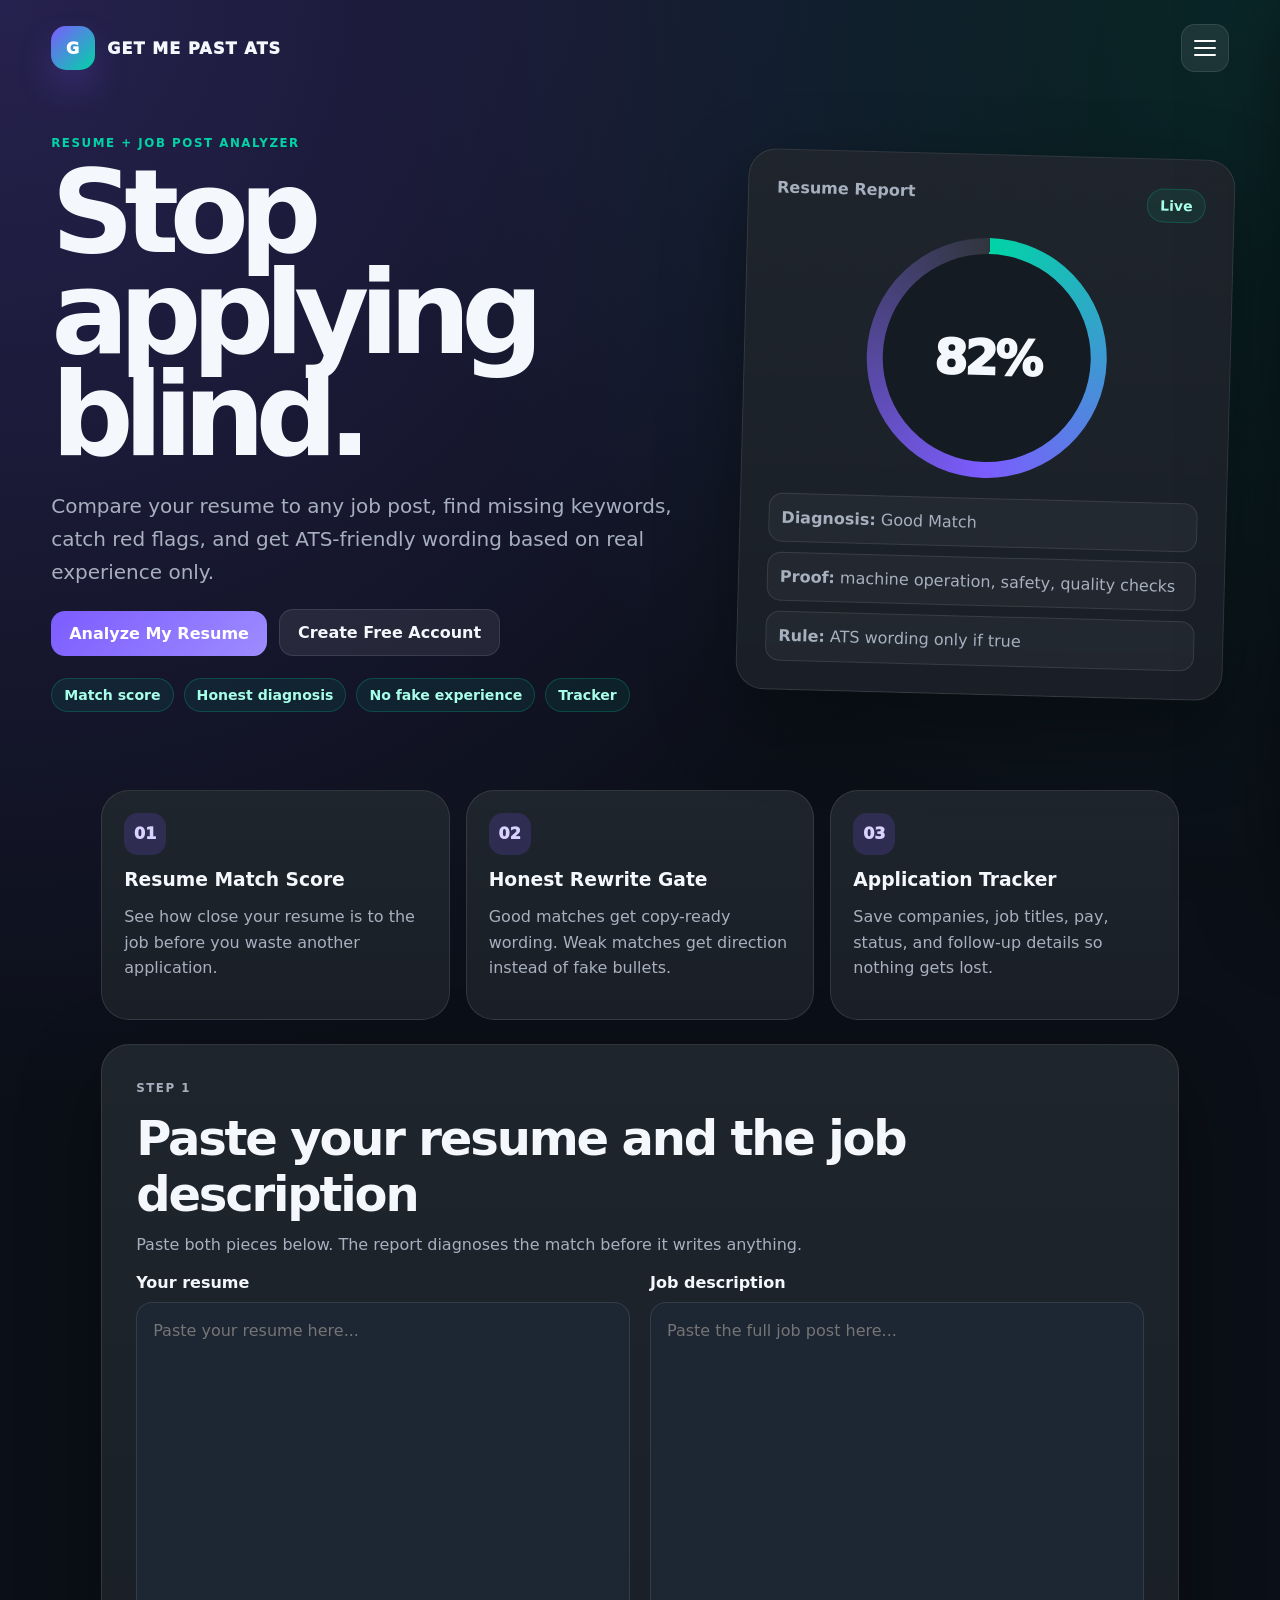
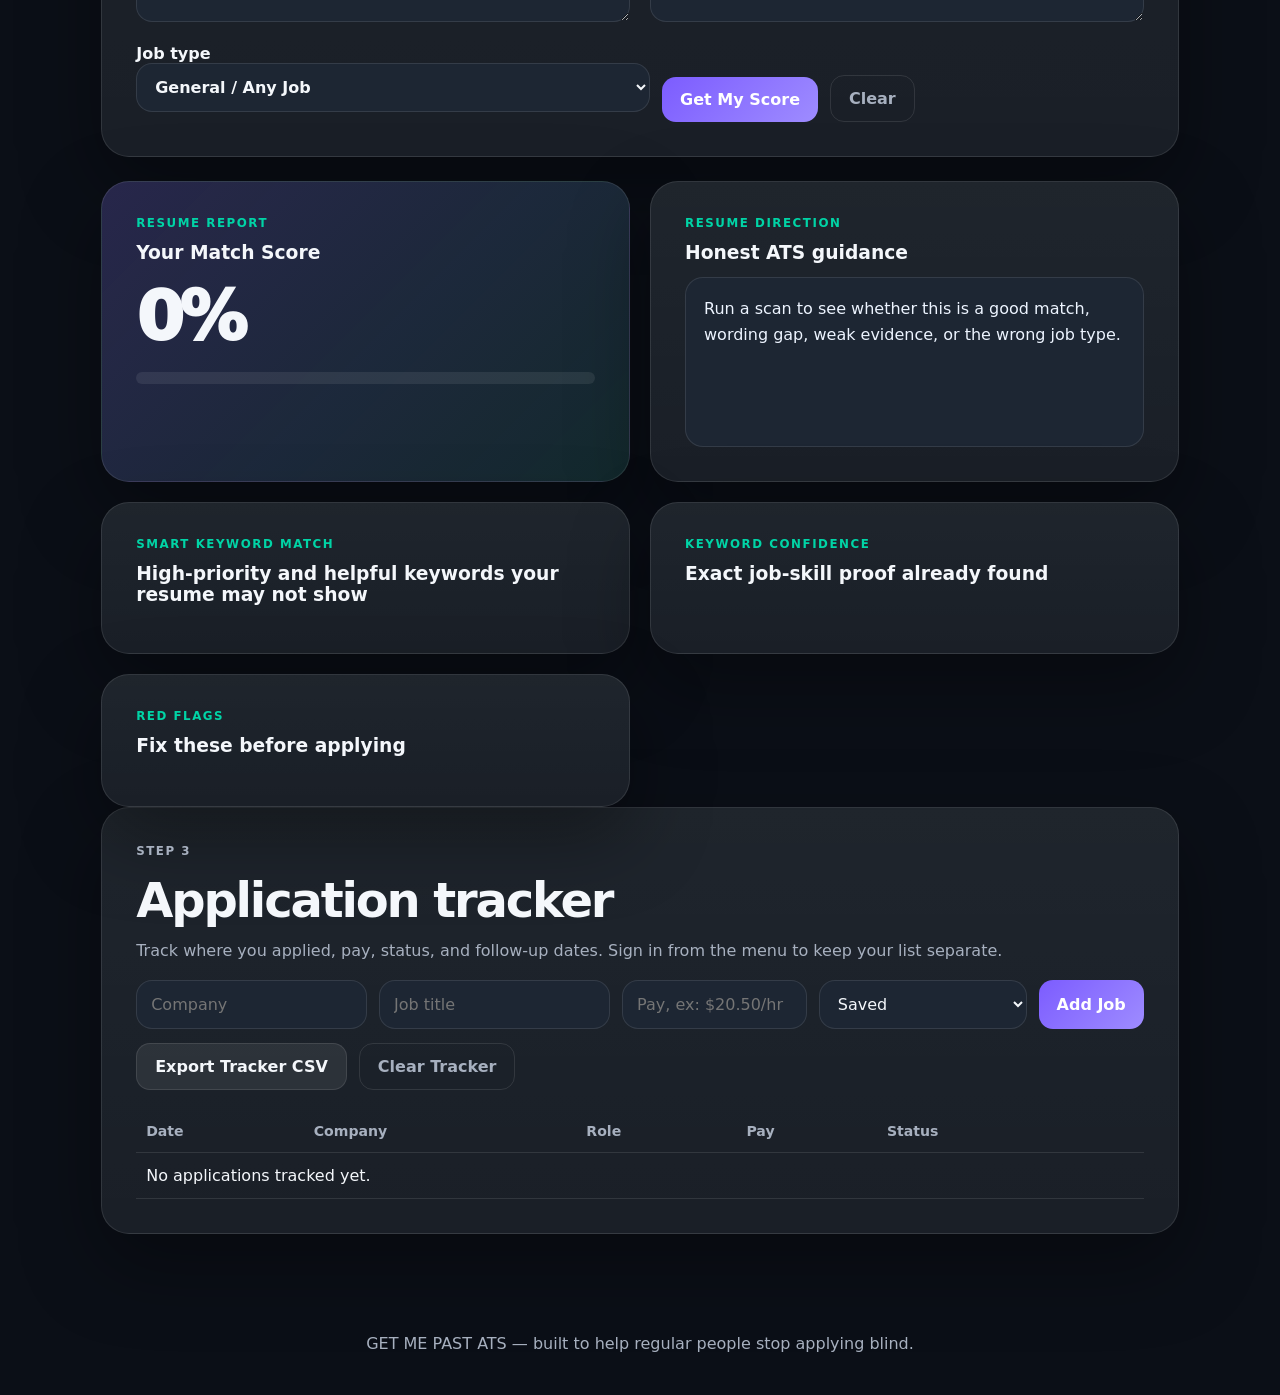
==== index.html @ 22c6858c "Add files via upload" ====
<!DOCTYPE html>
<html lang="en">
<head>
  <meta charset="UTF-8" />
  <meta name="viewport" content="width=device-width, initial-scale=1.0" />
  <meta name="description" content="GET ME PAST ATS helps job seekers compare resumes to job posts, find missing keywords, catch red flags, and track applications." />
  <title>GET ME PAST ATS</title>
  <link rel="stylesheet" href="styles.css?v=all-buttons-v1" />
</head>
<body>
  <header class="hero" id="home">
    <nav class="nav">
      <a class="brand" href="#home" aria-label="GET ME PAST ATS home">
        <span class="logo-mark">G</span>
        <span>GET ME PAST ATS</span>
      </a>

      <button class="menu-toggle" id="menuToggle" type="button" aria-label="Open menu" aria-expanded="false">
        <span></span>
        <span></span>
        <span></span>
      </button>
    </nav>

    <aside class="nav-menu" id="navMenu" aria-label="Site menu" aria-hidden="true">
      <div class="drawer-top">
        <div>
          <p class="nav-menu-label" id="navUser">Not signed in</p>
          <h2>Menu</h2>
        </div>
        <button class="drawer-close" id="menuClose" type="button" aria-label="Close menu">×</button>
      </div>

      <div class="drawer-links">
        <a class="menu-item" href="#home">Home</a>
        <a class="menu-item" href="#analyzer">Resume Analyzer</a>
        <a class="menu-item" href="#tracker">Application Tracker</a>
      </div>

      <div class="drawer-pages" aria-label="Business information">
        <p class="drawer-section-label">Company</p>

        <button class="drawer-page-button" type="button" data-drawer-page="aboutDrawer">About GET ME PAST ATS</button>
        <div class="drawer-page-panel" id="aboutDrawer" hidden>
          <h3>Built by someone who got tired of applying and hearing nothing back.</h3>
          <p>I built GET ME PAST ATS because I know what it feels like to apply to job after job and never hear back. A lot of people are qualified, willing to work, and ready to learn, but their resume never makes it to a real person.</p>
          <p>Most job seekers do not know how to tailor a resume to a job post, what keywords are missing, or what red flags may catch attention before a recruiter sees them.</p>
          <p>This tool was created to help regular people stop applying blind, fix weak spots, track applications, and prepare better before they apply.</p>
        </div>

        <button class="drawer-page-button" type="button" data-drawer-page="pricingDrawer">Free vs Pro</button>
        <div class="drawer-page-panel" id="pricingDrawer" hidden>
          <h3>Full report logic live. Payments are not turned on yet.</h3>
          <div class="drawer-plan-grid">
            <div>
              <strong>Current version</strong>
              <p>Match score, honest diagnosis, job-type warning, missing proof, ATS wording, red flags, and application tracker.</p>
            </div>
            <div>
              <strong>Pro idea</strong>
              <p>Unlimited scans, PDF upload, PDF export, interview questions, follow-up emails, saved reports, and stronger rewrite tools.</p>
            </div>
          </div>
          <p class="tiny-note">Truth rule: rewrite wording, not reality.</p>
        </div>

        <a class="drawer-legal-link" href="privacy.html">Privacy Policy</a>
        <a class="drawer-legal-link" href="terms.html">Terms of Use</a>
      </div>

      <div class="drawer-account" id="account">
        <div class="auth-card" id="authCard">
          <form id="accountForm" class="account-form clean-account-form">
            <p class="mini-eyebrow" id="authEyebrow">Create account</p>
            <h3 id="authTitle">Create your free account</h3>
            <p class="small-note" id="authHelp">Save your job applications and come back later from any device.</p>

            <label class="auth-field" id="nameField">
              <span>Name</span>
              <input id="userName" autocomplete="name" placeholder="Your name" />
            </label>

            <label class="auth-field">
              <span>Email</span>
              <input id="userEmail" type="email" autocomplete="email" placeholder="you@example.com" required />
            </label>

            <label class="auth-field">
              <span>Password</span>
              <div class="password-row">
                <input id="userPassword" type="password" autocomplete="new-password" placeholder="At least 6 characters" minlength="6" required />
                <button class="password-toggle" id="togglePasswordBtn" type="button" aria-label="Show password">Show</button>
              </div>
            </label>

            <button class="button primary full-button" id="accountSubmitBtn" type="submit">Create Account</button>

            <p class="auth-switch" id="authSwitchText">
              Already have an account?
              <button class="link-button inline-link" id="switchAuthBtn" type="button">Sign in</button>
            </p>

            <button class="link-button" id="passwordResetBtn" type="button" hidden>Forgot password?</button>
            <p class="auth-message" id="authMessage" role="status" aria-live="polite"></p>
          </form>
        </div>

        <div class="account-status-card" id="accountStatusCard" hidden>
          <p class="card-label">Account</p>
          <h3 id="accountStatus">You're signed in</h3>
          <p id="accountNote" class="small-note">Your job applications are saved to your account.</p>
          <button class="button ghost" id="signOutBtn" type="button">Sign Out</button>
        </div>
      </div>
    </aside>

    <div class="menu-backdrop" id="menuBackdrop" hidden></div>

    <section class="hero-grid">
      <div class="hero-copy-block">
        <p class="eyebrow">Resume + Job Post Analyzer</p>
        <h1>Stop applying blind.</h1>
        <p class="hero-copy">
          Compare your resume to any job post, find missing keywords, catch red flags, and get ATS-friendly wording based on real experience only.
        </p>
        <div class="hero-actions">
          <a class="button primary" href="#analyzer">Analyze My Resume</a>
          <button class="button secondary" type="button" data-open-account>Create Free Account</button>
        </div>
        <div class="hero-proof" aria-label="Product highlights">
          <span>Match score</span>
          <span>Honest diagnosis</span>
          <span>No fake experience</span>
          <span>Tracker</span>
        </div>
      </div>

      <aside class="product-card preview-card" aria-label="Product preview">
        <div class="preview-topline">
          <p class="card-label">Resume Report</p>
          <span class="live-pill">Live</span>
        </div>
        <div class="circle-score"><span>82%</span></div>
        <div class="mini-report-list">
          <div><strong>Diagnosis:</strong> Good Match</div>
          <div><strong>Proof:</strong> machine operation, safety, quality checks</div>
          <div><strong>Rule:</strong> ATS wording only if true</div>
        </div>
      </aside>
    </section>
  </header>

  <main>
    <section class="feature-strip" id="features" aria-label="Key features">
      <article class="feature-card">
        <span class="feature-icon">01</span>
        <h3>Resume Match Score</h3>
        <p>See how close your resume is to the job before you waste another application.</p>
      </article>
      <article class="feature-card">
        <span class="feature-icon">02</span>
        <h3>Honest Rewrite Gate</h3>
        <p>Good matches get copy-ready wording. Weak matches get direction instead of fake bullets.</p>
      </article>
      <article class="feature-card">
        <span class="feature-icon">03</span>
        <h3>Application Tracker</h3>
        <p>Save companies, job titles, pay, status, and follow-up details so nothing gets lost.</p>
      </article>
    </section>

    <section class="panel" id="analyzer">
      <div class="section-heading">
        <p class="eyebrow">Step 1</p>
        <h2>Paste your resume and the job description</h2>
        <p>Paste both pieces below. The report diagnoses the match before it writes anything.</p>
      </div>

      <div class="input-grid">
        <label class="input-block">
          <span>Your resume</span>
          <textarea id="resumeText" placeholder="Paste your resume here..."></textarea>
        </label>
        <label class="input-block">
          <span>Job description</span>
          <textarea id="jobText" placeholder="Paste the full job post here..."></textarea>
        </label>
      </div>

      <div class="controls">
        <label>
          Job type
          <select id="jobType">
            <option value="general">General / Any Job</option>
            <option value="customer_service_representative">Customer Service Representative</option>
            <option value="data_entry_clerk">Data Entry Clerk</option>
            <option value="administrative_assistant">Administrative Assistant</option>
            <option value="receptionist">Receptionist</option>
            <option value="call_center_representative">Call Center Representative</option>
            <option value="remote_customer_support_representative">Remote Customer Support Representative</option>
            <option value="office_assistant">Office Assistant</option>
            <option value="sales_representative">Sales Representative</option>
            <option value="retail_associate">Retail Associate</option>
            <option value="cashier">Cashier</option>
            <option value="stocker">Stocker</option>
            <option value="warehouse_associate">Warehouse Associate</option>
            <option value="package_handler">Package Handler</option>
            <option value="material_handler">Material Handler</option>
            <option value="forklift_operator">Forklift Operator</option>
            <option value="delivery_driver">Delivery Driver</option>
            <option value="truck_driver">Truck Driver</option>
            <option value="machine_operator">Machine Operator</option>
            <option value="production_worker">Production Worker</option>
            <option value="assembly_worker">Assembly Worker</option>
            <option value="maintenance_technician">Maintenance Technician</option>
            <option value="apartment_maintenance_technician">Apartment Maintenance Technician</option>
            <option value="electrician">Electrician</option>
            <option value="welder">Welder</option>
            <option value="diesel_mechanic">Diesel Mechanic</option>
            <option value="construction_laborer">Construction Laborer</option>
            <option value="carpenter">Carpenter</option>
            <option value="security_officer">Security Officer</option>
            <option value="janitor">Janitor</option>
            <option value="housekeeper">Housekeeper</option>
            <option value="hotel_front_desk_agent">Hotel Front Desk Agent</option>
            <option value="server">Server</option>
            <option value="cook">Cook</option>
            <option value="certified_nursing_assistant">Certified Nursing Assistant</option>
            <option value="medical_assistant">Medical Assistant</option>
            <option value="patient_care_technician">Patient Care Technician</option>
            <option value="home_health_aide">Home Health Aide</option>
            <option value="phlebotomist">Phlebotomist</option>
            <option value="pharmacy_technician">Pharmacy Technician</option>
            <option value="dental_assistant">Dental Assistant</option>
            <option value="licensed_practical_nurse">Licensed Practical Nurse</option>
            <option value="registered_nurse">Registered Nurse</option>
            <option value="medical_billing_specialist">Medical Billing Specialist</option>
            <option value="medical_coding_specialist">Medical Coding Specialist</option>
            <option value="teacher_assistant">Teacher Assistant</option>
            <option value="substitute_teacher">Substitute Teacher</option>
            <option value="bookkeeper">Bookkeeper</option>
            <option value="human_resources_assistant">Human Resources Assistant</option>
            <option value="it_help_desk_technician">IT Help Desk Technician</option>
            <option value="cybersecurity_analyst">Cybersecurity Analyst</option>
          </select>
        </label>
        <button class="button primary" id="analyzeBtn" type="button">Get My Score</button>
        <button class="button ghost" id="clearBtn" type="button">Clear</button>
      </div>
    </section>

    <section class="results-grid report-grid" id="results" hidden>
      <article class="panel score-panel">
        <p class="eyebrow">Resume Report</p>
        <h3>Your Match Score</h3>
        <div class="big-score"><span id="scoreValue">0</span>%</div>
        <p id="scoreMessage" class="score-message"></p>
        <div class="score-bar"><span id="scoreBar"></span></div>
      </article>

      <article class="panel">
        <p class="eyebrow">Resume Direction</p>
        <h3>Honest ATS guidance</h3>
        <div class="copy-box" id="diagnosisOutput">Run a scan to see whether this is a good match, wording gap, weak evidence, or the wrong job type.</div>
      </article>

      <article class="panel">
        <p class="eyebrow">Smart Keyword Match</p>
        <h3>High-priority and helpful keywords your resume may not show</h3>
        <div class="chip-list" id="missingKeywords"></div>
      </article>

      <article class="panel">
        <p class="eyebrow">Keyword Confidence</p>
        <h3>Exact job-skill proof already found</h3>
        <div class="chip-list good" id="matchedKeywords"></div>
      </article>

      <article class="panel">
        <p class="eyebrow">Red Flags</p>
        <h3>Fix these before applying</h3>
        <ul class="notes" id="redFlags"></ul>
      </article>
    </section>

    <section class="panel" id="rewrite" hidden>
      <div class="section-heading">
        <p class="eyebrow">Step 2</p>
        <h2>Resume-ready wording or right direction</h2>
        <p>Good matches get resume-ready wording. Weak matches get direction instead of fake experience.</p>
      </div>

      <div class="rewrite-grid">
        <article>
          <h3 id="summaryHeading">Resume-ready summary</h3>
          <div class="copy-box" id="summaryOutput"></div>
          <button class="copy-button" data-copy="summaryOutput">Copy summary</button>
        </article>
        <article>
          <h3 id="bulletHeading">Resume bullets or right direction</h3>
          <div class="copy-box" id="bulletOutput"></div>
          <button class="copy-button" data-copy="bulletOutput">Copy bullets</button>
        </article>
      </div>
    </section>

    <section class="panel" id="tracker">
      <div class="section-heading">
        <p class="eyebrow">Step 3</p>
        <h2>Application tracker</h2>
        <p id="trackerNote">Track where you applied, pay, status, and follow-up dates. Sign in from the menu to keep your list separate.</p>
      </div>

      <form id="trackerForm" class="tracker-form">
        <input id="company" placeholder="Company" required />
        <input id="role" placeholder="Job title" required />
        <input id="pay" placeholder="Pay, ex: $20.50/hr" />
        <select id="status">
          <option>Saved</option>
          <option>Applied</option>
          <option>Interview</option>
          <option>Offer</option>
          <option>Rejected</option>
          <option>Follow Up</option>
          <option>Hired</option>
        </select>
        <button class="button primary" type="submit">Add Job</button>
      </form>

      <div class="tracker-actions">
        <button class="button secondary" id="exportTrackerBtn" type="button">Export Tracker CSV</button>
        <button class="button ghost" id="clearTrackerBtn" type="button">Clear Tracker</button>
      </div>

      <div class="table-wrap">
        <table>
          <thead>
            <tr>
              <th>Date</th>
              <th>Company</th>
              <th>Role</th>
              <th>Pay</th>
              <th>Status</th>
              <th></th>
            </tr>
          </thead>
          <tbody id="trackerRows"></tbody>
        </table>
      </div>
    </section>
  </main>

  <footer>
    <p>GET ME PAST ATS — built to help regular people stop applying blind.</p>
  </footer>

  <script type="module" src="app.js?v=paid-logic-v3-no-generic-copy"></script>
  <script>
    // Emergency fallback. If the full scanner fails, do not generate generic resume wording.
    (function () {
      function $(id) { return document.getElementById(id); }
      function openMenu() {
        const menu = $("navMenu"), backdrop = $("menuBackdrop"), toggle = $("menuToggle");
        if (!menu || !backdrop || !toggle) return;
        menu.classList.add("open");
        menu.setAttribute("aria-hidden", "false");
        toggle.setAttribute("aria-expanded", "true");
        backdrop.hidden = false;
        document.body.classList.add("menu-open");
      }
      function closeMenu() {
        const menu = $("navMenu"), backdrop = $("menuBackdrop"), toggle = $("menuToggle");
        if (!menu || !backdrop || !toggle) return;
        menu.classList.remove("open");
        menu.setAttribute("aria-hidden", "true");
        toggle.setAttribute("aria-expanded", "false");
        backdrop.hidden = true;
        document.body.classList.remove("menu-open");
      }
      function installFallback() {
        if (window.GMPT_APP_READY) return;
        const analyzeBtn = $("analyzeBtn");
        if (analyzeBtn) analyzeBtn.onclick = function () {
          alert("The full ATS scanner did not load. Refresh the page and try again. No generic resume wording was generated.");
        };
        const clearBtn = $("clearBtn");
        if (clearBtn) clearBtn.onclick = function () {
          if ($("resumeText")) $("resumeText").value = "";
          if ($("jobText")) $("jobText").value = "";
          if ($("results")) $("results").hidden = true;
          if ($("rewrite")) $("rewrite").hidden = true;
        };
        const menuToggle = $("menuToggle");
        if (menuToggle) menuToggle.onclick = function () { $("navMenu") && $("navMenu").classList.contains("open") ? closeMenu() : openMenu(); };
        const menuClose = $("menuClose");
        if (menuClose) menuClose.onclick = closeMenu;
        const backdrop = $("menuBackdrop");
        if (backdrop) backdrop.onclick = closeMenu;
      }
      document.addEventListener("DOMContentLoaded", function () { setTimeout(installFallback, 900); });
    })();
  </script>
</body>
</html>
---- styles.css ----
:root {
  --bg: #0b0f17;
  --panel: #151b23;
  --panel-2: #1d2633;
  --panel-3: #101722;
  --text: #f4f7fb;
  --muted: #a7b0bf;
  --line: rgba(255, 255, 255, 0.1);
  --accent: #7c5cff;
  --accent-2: #00d4a6;
  --warning: #ffb84d;
  --danger: #ff5c7a;
  --shadow: 0 30px 80px rgba(0, 0, 0, 0.35);
}

* {
  box-sizing: border-box;
}

html {
  scroll-behavior: smooth;
}

body {
  margin: 0;
  font-family: Inter, ui-sans-serif, system-ui, -apple-system, BlinkMacSystemFont, "Segoe UI", sans-serif;
  background:
    radial-gradient(circle at top left, rgba(124, 92, 255, 0.24), transparent 34%),
    radial-gradient(circle at top right, rgba(0, 212, 166, 0.12), transparent 28%),
    var(--bg);
  color: var(--text);
}

button, input, textarea, select {
  font: inherit;
}

button {
  -webkit-tap-highlight-color: transparent;
}

.hero {
  padding: 24px clamp(18px, 4vw, 64px) 78px;
}

.nav {
  display: flex;
  justify-content: space-between;
  align-items: center;
  gap: 14px;
  max-width: 1180px;
  margin: 0 auto 64px;
  position: relative;
  z-index: 50;
}

.brand {
  display: flex;
  align-items: center;
  gap: 12px;
  min-width: 0;
  color: var(--text);
  text-decoration: none;
  font-weight: 950;
  letter-spacing: 0.07em;
}

.brand span:last-child {
  white-space: nowrap;
  overflow: hidden;
  text-overflow: ellipsis;
}

.logo-mark {
  display: inline-grid;
  place-items: center;
  width: 44px;
  height: 44px;
  border-radius: 15px;
  background: linear-gradient(135deg, var(--accent), var(--accent-2));
  color: white;
  box-shadow: 0 18px 35px rgba(124, 92, 255, 0.22);
}

.menu-toggle {
  width: 48px;
  height: 48px;
  min-width: 48px;
  border-radius: 14px;
  border: 1px solid var(--line);
  background: rgba(255,255,255,0.08);
  display: inline-flex;
  flex-direction: column;
  align-items: center;
  justify-content: center;
  gap: 5px;
  padding: 0;
  cursor: pointer;
  appearance: none;
  -webkit-appearance: none;
}

.menu-toggle span {
  display: block;
  width: 22px;
  height: 2px;
  background: #ffffff;
  border-radius: 999px;
}

.menu-backdrop {
  position: fixed;
  inset: 0;
  z-index: 900;
  background: rgba(2, 6, 12, 0.72);
  backdrop-filter: blur(8px);
}

.nav-menu {
  position: fixed;
  top: 0;
  right: 0;
  left: auto;
  bottom: 0;
  width: min(420px, 92vw);
  height: 100dvh;
  z-index: 1000;
  transform: translateX(110%);
  transition: transform 0.24s ease;
  background: linear-gradient(180deg, rgba(21,27,35,0.98), rgba(13,17,23,0.98));
  border-left: 1px solid rgba(255,255,255,0.12);
  box-shadow: -28px 0 80px rgba(0,0,0,0.55);
  padding: max(20px, env(safe-area-inset-top)) 18px 24px;
  overflow-y: auto;
}

.nav-menu.open {
  transform: translateX(0);
}

body.menu-open {
  overflow: hidden;
}

.drawer-top {
  display: flex;
  align-items: flex-start;
  justify-content: space-between;
  gap: 16px;
  margin-bottom: 18px;
}

.drawer-top h2 {
  font-size: 1.8rem;
  margin: 0;
}

.drawer-close {
  width: 46px;
  height: 46px;
  border-radius: 14px;
  border: 1px solid var(--line);
  background: rgba(255,255,255,0.08);
  color: var(--text);
  font-size: 1.5rem;
  cursor: pointer;
  appearance: none;
  -webkit-appearance: none;
}

.nav-menu-label,
.eyebrow,
.mini-eyebrow {
  color: var(--accent-2);
  text-transform: uppercase;
  letter-spacing: 0.13em;
  font-weight: 900;
  font-size: 0.74rem;
}

.nav-menu-label {
  margin: 0 0 6px;
}

.drawer-links {
  display: grid;
  grid-template-columns: 1fr;
  gap: 10px;
  margin: 0 0 18px;
}

.menu-item {
  display: flex;
  align-items: center;
  justify-content: space-between;
  width: 100%;
  color: var(--text);
  text-decoration: none;
  border: 1px solid var(--line);
  background: rgba(255,255,255,0.05);
  border-radius: 16px;
  padding: 14px 16px;
  font-weight: 850;
}

.menu-item::after {
  content: '›';
  color: var(--muted);
  font-size: 1.2rem;
}

.drawer-account {
  border-top: 1px solid var(--line);
  padding-top: 18px;
}

.drawer-account .auth-card,
.drawer-account .account-status-card {
  border: 1px solid var(--line);
  border-radius: 22px;
  background: rgba(255,255,255,0.04);
  box-shadow: none;
  padding: 18px;
}

.hero-grid {
  max-width: 1180px;
  margin: 0 auto;
  display: grid;
  grid-template-columns: minmax(0, 1.15fr) minmax(290px, 0.85fr);
  gap: 32px;
  align-items: center;
}

.hero-copy-block {
  max-width: 820px;
}

h1, h2, h3, p {
  margin-top: 0;
}

h1 {
  font-size: clamp(3.2rem, 9vw, 7.4rem);
  line-height: 0.88;
  letter-spacing: -0.085em;
  max-width: 900px;
  margin-bottom: 24px;
}

h2 {
  font-size: clamp(1.8rem, 4vw, 3rem);
  letter-spacing: -0.045em;
  margin-bottom: 10px;
}

h3 {
  margin-bottom: 14px;
}

.hero-copy {
  color: var(--muted);
  font-size: clamp(1.08rem, 2vw, 1.25rem);
  max-width: 720px;
  line-height: 1.65;
}

.hero-actions, .controls, .tracker-actions {
  display: flex;
  flex-wrap: wrap;
  gap: 12px;
  align-items: end;
}

.button {
  border: 0;
  border-radius: 14px;
  padding: 13px 18px;
  cursor: pointer;
  text-decoration: none;
  display: inline-flex;
  justify-content: center;
  align-items: center;
  font-weight: 850;
  transition: transform 0.18s ease, opacity 0.18s ease, border-color 0.18s ease;
}

.button:hover, .copy-button:hover {
  transform: translateY(-1px);
}

.primary {
  background: linear-gradient(135deg, var(--accent), #9e8cff);
  color: white;
}

.secondary {
  background: rgba(255, 255, 255, 0.08);
  color: var(--text);
  border: 1px solid var(--line);
}

.ghost {
  background: transparent;
  color: var(--muted);
  border: 1px solid var(--line);
}

.hero-proof {
  display: flex;
  flex-wrap: wrap;
  gap: 10px;
  margin-top: 22px;
}

.hero-proof span,
.live-pill {
  border: 1px solid rgba(0, 212, 166, 0.22);
  background: rgba(0, 212, 166, 0.08);
  color: #a8ffe9;
  border-radius: 999px;
  padding: 8px 12px;
  font-size: 0.88rem;
  font-weight: 800;
}

.product-card, .panel, .feature-card, .plan-card {
  background: linear-gradient(180deg, rgba(255, 255, 255, 0.045), rgba(255, 255, 255, 0.02)), var(--panel);
  border: 1px solid var(--line);
  border-radius: 28px;
  box-shadow: var(--shadow);
}

.product-card {
  padding: 28px;
}

.preview-card {
  transform: rotate(1.5deg);
}

.preview-topline {
  display: flex;
  align-items: center;
  justify-content: space-between;
  gap: 12px;
}

.card-label {
  color: var(--muted);
  font-weight: 800;
}

.circle-score {
  width: min(240px, 70vw);
  aspect-ratio: 1;
  border-radius: 50%;
  display: grid;
  place-items: center;
  margin: 20px auto;
  background: conic-gradient(var(--accent-2), var(--accent), rgba(255,255,255,0.08));
  position: relative;
}

.circle-score::after {
  content: "";
  position: absolute;
  inset: 16px;
  background: var(--panel);
  border-radius: 50%;
}

.circle-score span {
  position: relative;
  z-index: 1;
  font-size: 3rem;
  font-weight: 950;
  letter-spacing: -0.06em;
}

.mini-report-list {
  display: grid;
  gap: 10px;
  color: var(--muted);
  line-height: 1.45;
}

.mini-report-list div {
  background: rgba(255,255,255,0.04);
  border: 1px solid var(--line);
  border-radius: 14px;
  padding: 12px;
}

main {
  max-width: 1180px;
  margin: 0 auto;
  padding: 0 clamp(18px, 4vw, 64px) 50px;
}

.feature-strip {
  display: grid;
  grid-template-columns: repeat(3, minmax(0, 1fr));
  gap: 16px;
  margin-bottom: 24px;
}

.feature-card {
  padding: 22px;
  box-shadow: none;
}

.feature-icon {
  display: inline-grid;
  place-items: center;
  width: 42px;
  height: 42px;
  border-radius: 14px;
  background: rgba(124, 92, 255, 0.18);
  color: #d9d2ff;
  font-weight: 950;
  margin-bottom: 14px;
}

.feature-card p, .section-heading p, .about-copy p, .legal-card p, .plan-list, .small-note {
  color: var(--muted);
  line-height: 1.6;
}

.panel {
  padding: clamp(20px, 4vw, 34px);
  margin-bottom: 24px;
}

.about-layout {
  display: grid;
  grid-template-columns: minmax(0, 0.85fr) minmax(0, 1.15fr);
  gap: 28px;
  align-items: start;
}

.about-panel {
  background:
    linear-gradient(135deg, rgba(124,92,255,0.16), rgba(0,212,166,0.07)),
    var(--panel);
}

.input-grid, .results-grid, .rewrite-grid, .pricing-grid, .legal-grid {
  display: grid;
  grid-template-columns: repeat(2, minmax(0, 1fr));
  gap: 20px;
}

.input-block span, .controls label, .auth-field span {
  display: block;
  color: var(--text);
  font-weight: 850;
  margin-bottom: 10px;
}

textarea, input, select {
  width: 100%;
  background: var(--panel-2);
  color: var(--text);
  border: 1px solid var(--line);
  border-radius: 16px;
  outline: none;
}

textarea:focus, input:focus, select:focus {
  border-color: rgba(124, 92, 255, 0.7);
  box-shadow: 0 0 0 3px rgba(124, 92, 255, 0.16);
}

textarea {
  min-height: 320px;
  padding: 16px;
  resize: vertical;
  line-height: 1.5;
}

input, select {
  padding: 13px 14px;
}

.controls {
  margin-top: 18px;
}

.results-grid {
  align-items: stretch;
}

.results-grid .panel {
  margin-bottom: 0;
}

.score-panel {
  background:
    linear-gradient(135deg, rgba(124,92,255,0.18), rgba(0,212,166,0.08)),
    var(--panel);
}

.big-score {
  font-size: 4.25rem;
  font-weight: 950;
  letter-spacing: -0.065em;
}

.score-message {
  color: var(--muted);
  line-height: 1.5;
}

.score-bar {
  height: 12px;
  border-radius: 999px;
  background: rgba(255, 255, 255, 0.08);
  overflow: hidden;
}

.score-bar span {
  display: block;
  height: 100%;
  width: 0%;
  background: linear-gradient(90deg, var(--danger), var(--warning), var(--accent-2));
  transition: width 0.4s ease;
}

.chip-list {
  display: flex;
  flex-wrap: wrap;
  gap: 10px;
}

.chip {
  border-radius: 999px;
  padding: 8px 12px;
  background: rgba(255, 184, 77, 0.12);
  color: #ffdca3;
  border: 1px solid rgba(255, 184, 77, 0.24);
  font-weight: 800;
  font-size: 0.92rem;
}

.good .chip {
  background: rgba(0, 212, 166, 0.12);
  color: #a8ffe9;
  border-color: rgba(0, 212, 166, 0.24);
}

.notes {
  padding-left: 18px;
  color: var(--muted);
  line-height: 1.65;
}

.notes strong {
  color: var(--text);
}

.copy-box {
  background: var(--panel-2);
  border: 1px solid var(--line);
  border-radius: 18px;
  padding: 18px;
  color: #edf4ff;
  line-height: 1.65;
  white-space: pre-wrap;
  min-height: 170px;
}

.copy-button {
  margin-top: 12px;
  cursor: pointer;
  background: rgba(255, 255, 255, 0.08);
  border: 1px solid var(--line);
  color: var(--text);
  border-radius: 12px;
  padding: 10px 14px;
  font-weight: 850;
}

.auth-card, .account-status-card {
  background: var(--panel-2);
  border: 1px solid var(--line);
  border-radius: 22px;
  padding: 18px;
}

.account-form.clean-account-form {
  display: grid;
  grid-template-columns: 1fr;
  gap: 12px;
  align-items: start;
}

.clean-account-form h3 {
  margin-bottom: 0;
}

.password-row {
  display: grid;
  grid-template-columns: 1fr auto;
  gap: 8px;
  align-items: center;
}

.password-toggle {
  border: 1px solid var(--line);
  color: var(--text);
  background: rgba(255, 255, 255, 0.08);
  border-radius: 14px;
  padding: 13px 14px;
  cursor: pointer;
  font-weight: 900;
}

.full-button {
  width: 100%;
  margin-top: 4px;
}

.link-button {
  border: 0;
  background: transparent;
  color: var(--accent-2);
  font-weight: 900;
  cursor: pointer;
  text-align: left;
  padding: 6px 0;
}

.inline-link {
  display: inline;
  padding: 0;
}

.auth-switch {
  color: var(--muted);
  margin: 0;
}

.auth-message {
  margin: 0;
  color: var(--muted);
  line-height: 1.5;
  min-height: 1.5em;
}

.auth-message.success {
  color: #a8ffe9;
}

.auth-message.error {
  color: #ffc2cc;
}

.account-status-card h3 {
  margin-bottom: 8px;
}

.account-status-card .ghost {
  width: 100%;
}

.tracker-form {
  display: grid;
  grid-template-columns: 1fr 1fr 0.8fr 0.9fr auto;
  gap: 12px;
  margin-bottom: 14px;
}

.tracker-actions {
  margin-bottom: 20px;
}

.table-wrap {
  overflow-x: auto;
}

table {
  width: 100%;
  border-collapse: collapse;
  min-width: 760px;
}

th, td {
  border-bottom: 1px solid var(--line);
  text-align: left;
  padding: 13px 10px;
}

th {
  color: var(--muted);
  font-size: 0.88rem;
}

.delete-row {
  background: rgba(255, 92, 122, 0.12);
  border: 1px solid rgba(255, 92, 122, 0.24);
  color: #ffc2cc;
  border-radius: 10px;
  padding: 7px 10px;
  cursor: pointer;
}

.center-heading {
  text-align: center;
  max-width: 760px;
  margin: 0 auto 24px;
}

.plan-card {
  padding: 24px;
  box-shadow: none;
}

.featured-plan {
  border-color: rgba(0, 212, 166, 0.32);
  background:
    linear-gradient(135deg, rgba(0,212,166,0.11), rgba(124,92,255,0.1)),
    var(--panel);
}

.plan-list {
  margin: 0;
  padding-left: 18px;
}

.plan-list li {
  margin-bottom: 10px;
}

.legal-grid .panel {
  margin-bottom: 0;
}

footer {
  color: var(--muted);
  text-align: center;
  padding: 26px;
}

@media (max-width: 900px) {
  .hero-grid, .feature-strip, .about-layout, .input-grid, .results-grid, .rewrite-grid, .pricing-grid, .legal-grid, .tracker-form {
    grid-template-columns: 1fr;
  }

  .preview-card {
    display: none;
  }
}

@media (max-width: 680px) {
  .hero {
    padding: 20px 18px 58px;
  }

  .nav {
    margin-bottom: 50px;
  }

  .brand {
    max-width: calc(100vw - 96px);
  }

  .brand span:last-child {
    font-size: 0.92rem;
    letter-spacing: 0.08em;
  }

  h1 {
    font-size: clamp(3.2rem, 18vw, 4.8rem);
    letter-spacing: -0.08em;
  }

  .hero-actions {
    display: grid;
    grid-template-columns: 1fr;
  }

  .hero-actions .button {
    width: 100%;
  }

  .nav-menu {
    width: min(390px, 94vw);
    padding-left: 16px;
    padding-right: 16px;
  }

  .drawer-account .auth-card,
  .drawer-account .account-status-card {
    padding: 16px;
  }

  .password-row {
    grid-template-columns: 1fr;
  }
}


/* Professional v2: About, pricing, privacy, and terms live inside hamburger menu */
.drawer-pages {
  border-top: 1px solid var(--line) !important;
  border-bottom: 1px solid var(--line) !important;
  padding: 16px 0 !important;
  margin: 0 0 18px !important;
  display: grid !important;
  gap: 10px !important;
}

.drawer-section-label {
  color: var(--accent-2) !important;
  text-transform: uppercase !important;
  letter-spacing: 0.13em !important;
  font-weight: 900 !important;
  font-size: 0.72rem !important;
  margin: 0 0 2px !important;
}

.drawer-page-button {
  width: 100% !important;
  display: flex !important;
  align-items: center !important;
  justify-content: space-between !important;
  border: 1px solid var(--line) !important;
  background: rgba(255,255,255,0.05) !important;
  color: var(--text) !important;
  border-radius: 16px !important;
  padding: 14px 16px !important;
  font-weight: 850 !important;
  cursor: pointer !important;
  text-align: left !important;
}

.drawer-page-button::after {
  content: '+';
  color: var(--muted);
  font-size: 1.1rem;
  font-weight: 900;
}

.drawer-page-button.active {
  border-color: rgba(0, 212, 166, 0.35) !important;
  background: rgba(0, 212, 166, 0.08) !important;
}

.drawer-page-button.active::after {
  content: '−';
  color: var(--accent-2);
}

.drawer-page-panel {
  border: 1px solid var(--line) !important;
  background: rgba(255,255,255,0.035) !important;
  border-radius: 18px !important;
  padding: 16px !important;
  color: var(--muted) !important;
  line-height: 1.58 !important;
}

.drawer-page-panel h3 {
  color: var(--text) !important;
  margin: 0 0 10px !important;
  font-size: 1.05rem !important;
  letter-spacing: -0.02em !important;
}

.drawer-page-panel p {
  margin: 0 0 12px !important;
}

.drawer-page-panel p:last-child {
  margin-bottom: 0 !important;
}

.drawer-plan-grid {
  display: grid !important;
  gap: 10px !important;
}

.drawer-plan-grid > div {
  border: 1px solid var(--line) !important;
  border-radius: 14px !important;
  background: rgba(255,255,255,0.04) !important;
  padding: 12px !important;
}

.drawer-plan-grid strong {
  color: var(--text) !important;
}

.tiny-note {
  color: var(--accent-2) !important;
  font-size: 0.88rem !important;
  font-weight: 800 !important;
}


/* Separate legal pages */
.drawer-legal-link {
  display: flex;
  align-items: center;
  justify-content: space-between;
  width: 100%;
  color: var(--text);
  text-decoration: none;
  border: 1px solid var(--line);
  background: rgba(255,255,255,0.05);
  border-radius: 16px;
  padding: 14px 16px;
  font-weight: 850;
}

.drawer-legal-link::after {
  content: '›';
  color: var(--muted);
  font-size: 1.2rem;
}

.legal-body {
  min-height: 100vh;
  background: radial-gradient(circle at top left, rgba(124, 92, 255, 0.22), transparent 35%), var(--bg);
}

.legal-shell {
  width: min(860px, calc(100% - 36px));
  margin: 0 auto;
  padding: 24px 0 60px;
}

.legal-nav {
  display: flex;
  justify-content: space-between;
  align-items: center;
  gap: 14px;
  margin-bottom: 36px;
}

.legal-card {
  background: linear-gradient(180deg, rgba(255, 255, 255, 0.05), rgba(255, 255, 255, 0.025)), var(--panel);
  border: 1px solid var(--line);
  border-radius: 30px;
  box-shadow: var(--shadow);
  padding: clamp(22px, 5vw, 44px);
}

.legal-card h1 {
  font-size: clamp(2.25rem, 7vw, 4.5rem);
  line-height: 0.95;
  letter-spacing: -0.07em;
  margin-bottom: 18px;
}

.legal-card h2 {
  margin-top: 28px;
  font-size: clamp(1.25rem, 3vw, 1.65rem);
}

.legal-card p, .legal-card li {
  color: var(--muted);
  line-height: 1.7;
}

.legal-card ul {
  padding-left: 20px;
}

.legal-updated {
  color: var(--accent-2) !important;
  font-weight: 900;
  text-transform: uppercase;
  letter-spacing: 0.12em;
  font-size: 0.78rem;
}

@media (max-width: 680px) {
  .legal-nav {
    align-items: flex-start;
    flex-direction: column;
  }

  .legal-nav .button {
    width: 100%;
  }
}
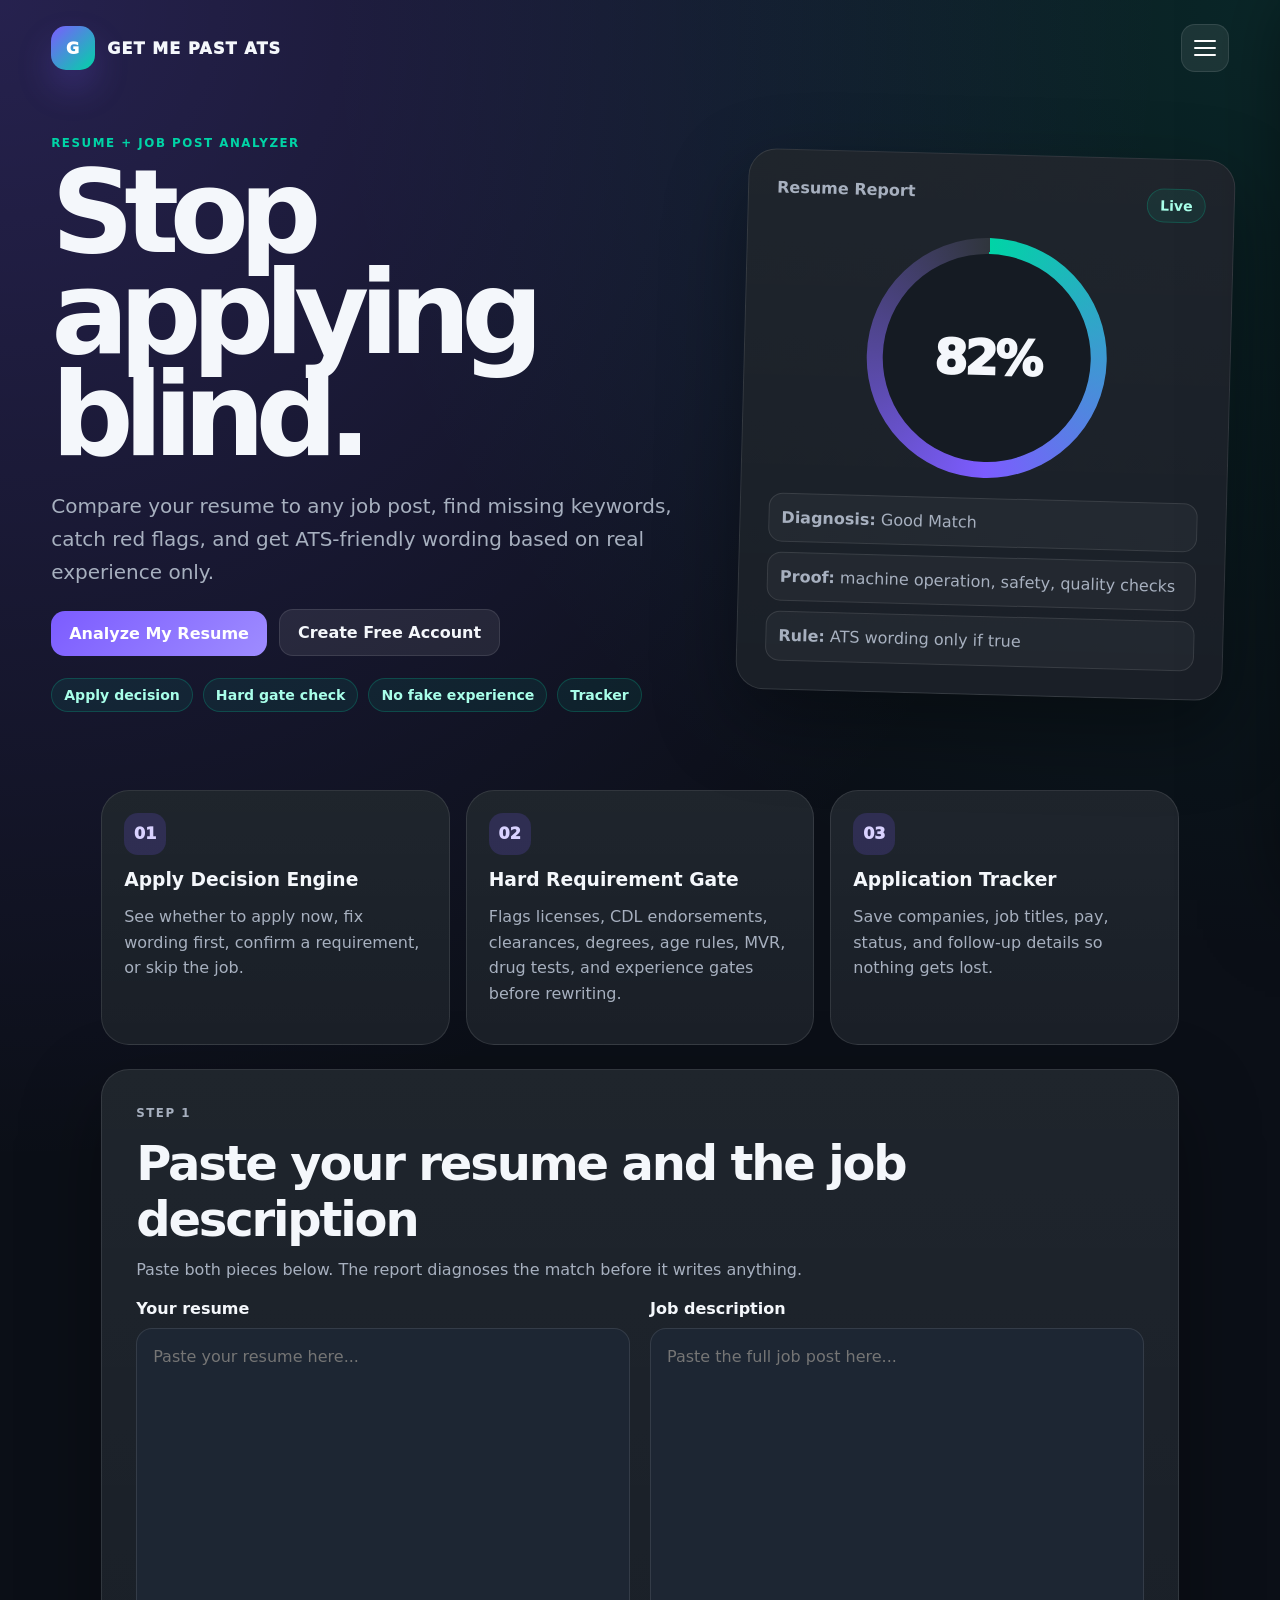
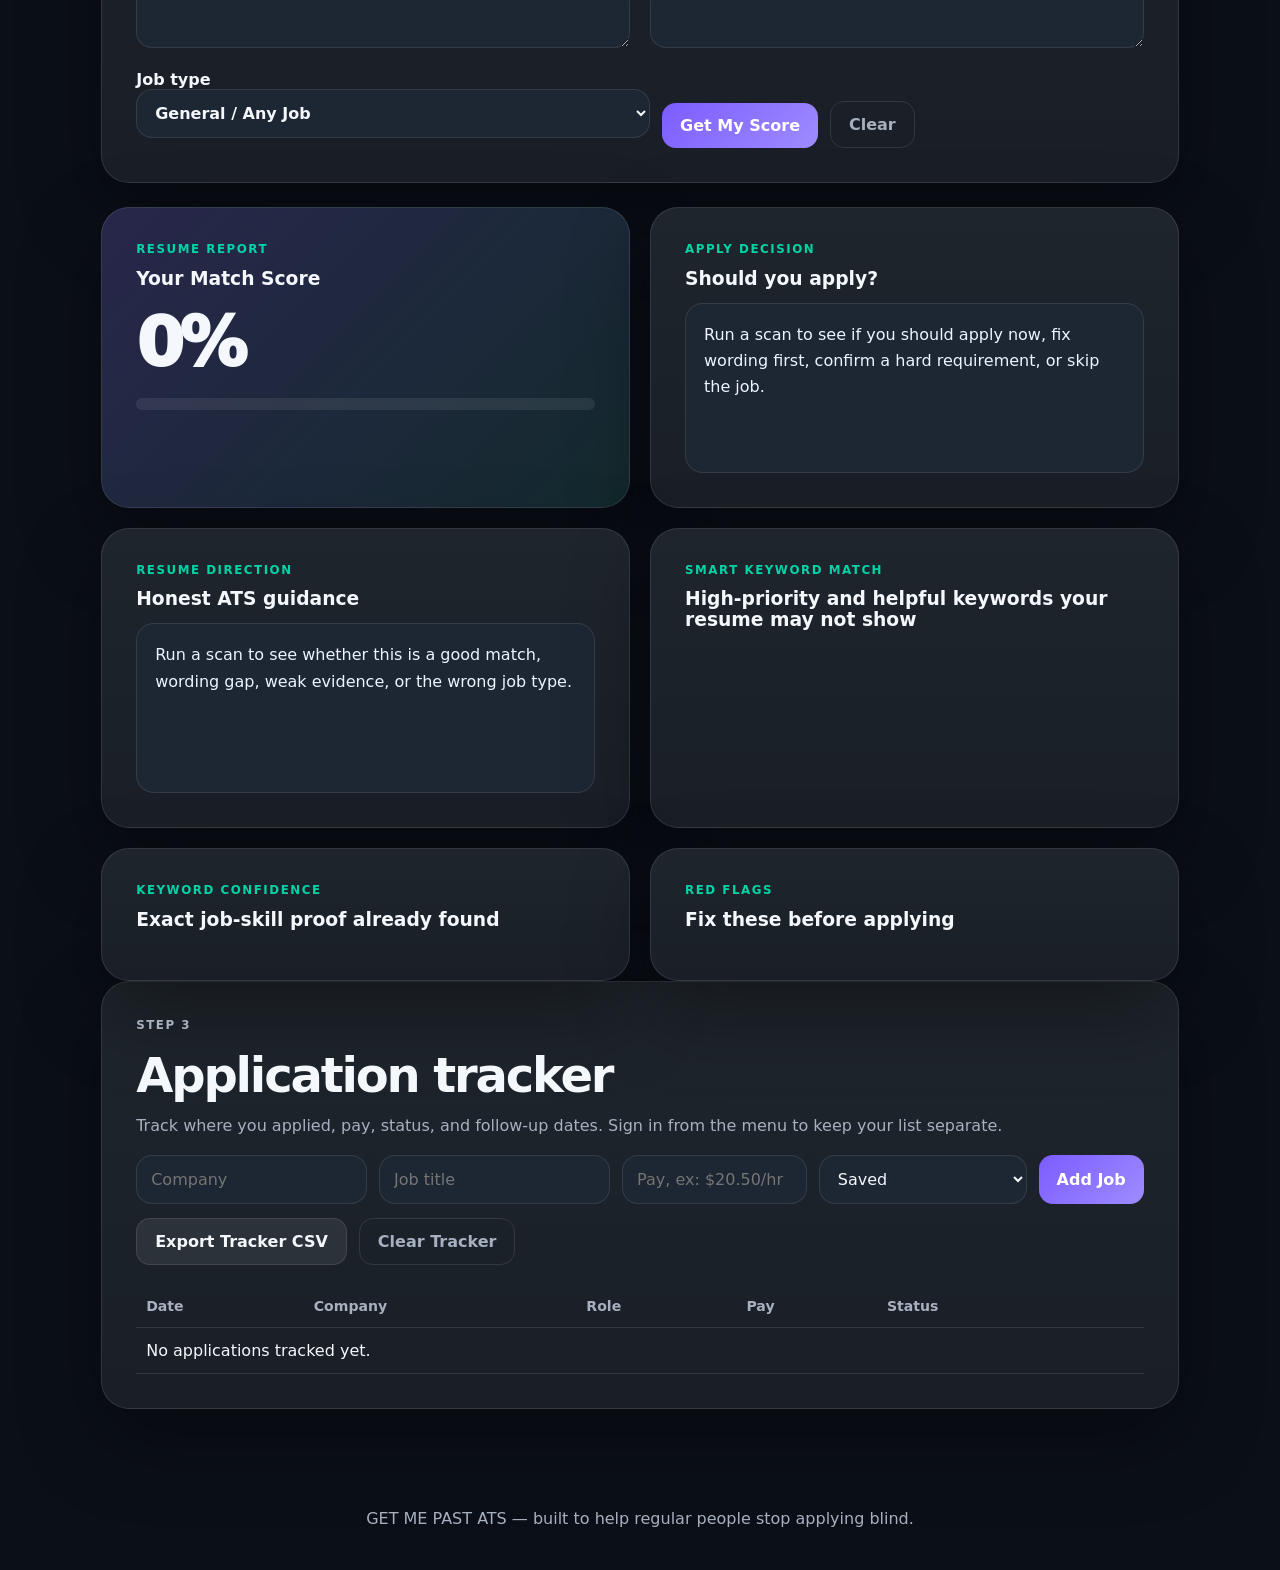
==== commit 5300be73: "Add files via upload" ====
--- a/index.html
+++ b/index.html
@@ -128,8 +128,8 @@
           <button class="button secondary" type="button" data-open-account>Create Free Account</button>
         </div>
         <div class="hero-proof" aria-label="Product highlights">
-          <span>Match score</span>
-          <span>Honest diagnosis</span>
+          <span>Apply decision</span>
+          <span>Hard gate check</span>
           <span>No fake experience</span>
           <span>Tracker</span>
         </div>
@@ -154,13 +154,13 @@
     <section class="feature-strip" id="features" aria-label="Key features">
       <article class="feature-card">
         <span class="feature-icon">01</span>
-        <h3>Resume Match Score</h3>
-        <p>See how close your resume is to the job before you waste another application.</p>
+        <h3>Apply Decision Engine</h3>
+        <p>See whether to apply now, fix wording first, confirm a requirement, or skip the job.</p>
       </article>
       <article class="feature-card">
         <span class="feature-icon">02</span>
-        <h3>Honest Rewrite Gate</h3>
-        <p>Good matches get copy-ready wording. Weak matches get direction instead of fake bullets.</p>
+        <h3>Hard Requirement Gate</h3>
+        <p>Flags licenses, CDL endorsements, clearances, degrees, age rules, MVR, drug tests, and experience gates before rewriting.</p>
       </article>
       <article class="feature-card">
         <span class="feature-icon">03</span>
@@ -259,6 +259,12 @@
       </article>
 
       <article class="panel">
+        <p class="eyebrow">Apply Decision</p>
+        <h3>Should you apply?</h3>
+        <div class="copy-box" id="applyDecisionOutput">Run a scan to see if you should apply now, fix wording first, confirm a hard requirement, or skip the job.</div>
+      </article>
+
+      <article class="panel">
         <p class="eyebrow">Resume Direction</p>
         <h3>Honest ATS guidance</h3>
         <div class="copy-box" id="diagnosisOutput">Run a scan to see whether this is a good match, wording gap, weak evidence, or the wrong job type.</div>
@@ -354,7 +360,7 @@
     <p>GET ME PAST ATS — built to help regular people stop applying blind.</p>
   </footer>
 
-  <script type="module" src="app.js?v=paid-logic-v3-no-generic-copy"></script>
+  <script type="module" src="app.js?v=apply-decision-gate-v1"></script>
   <script>
     // Emergency fallback. If the full scanner fails, do not generate generic resume wording.
     (function () {
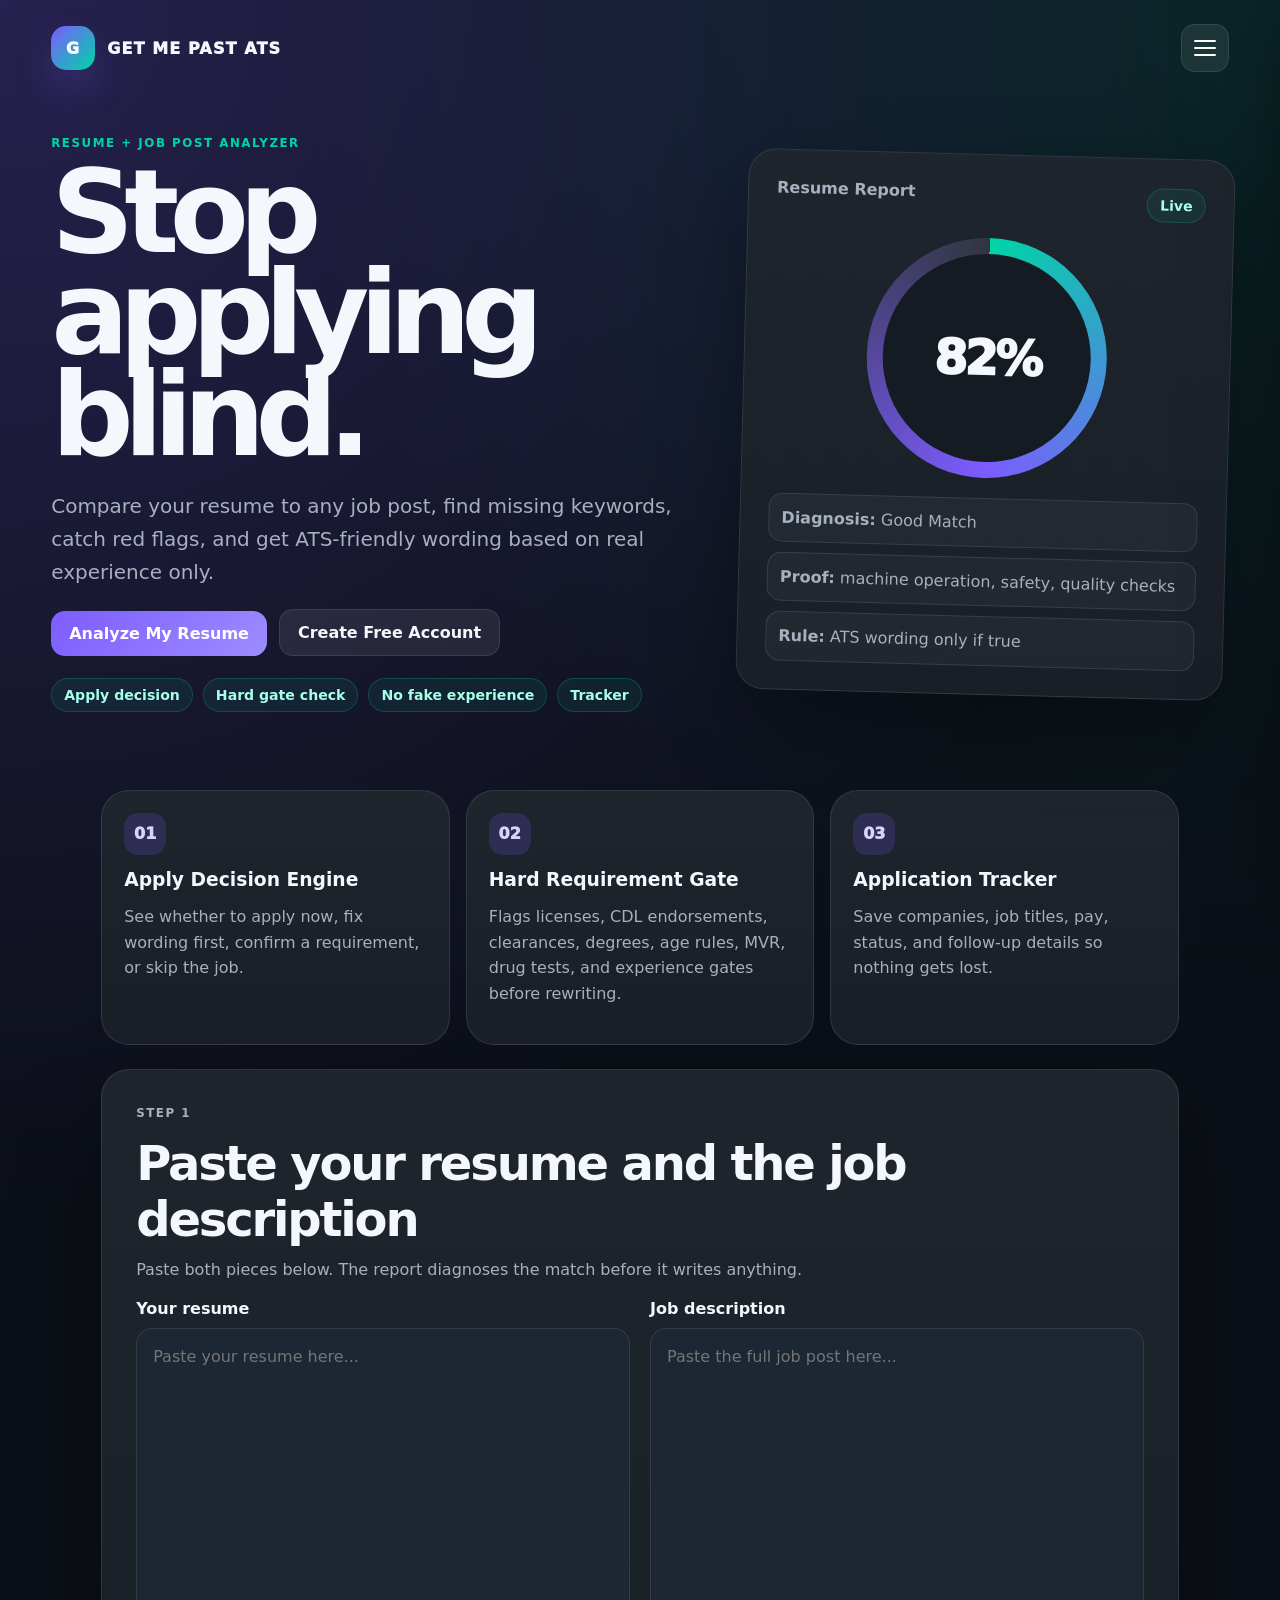
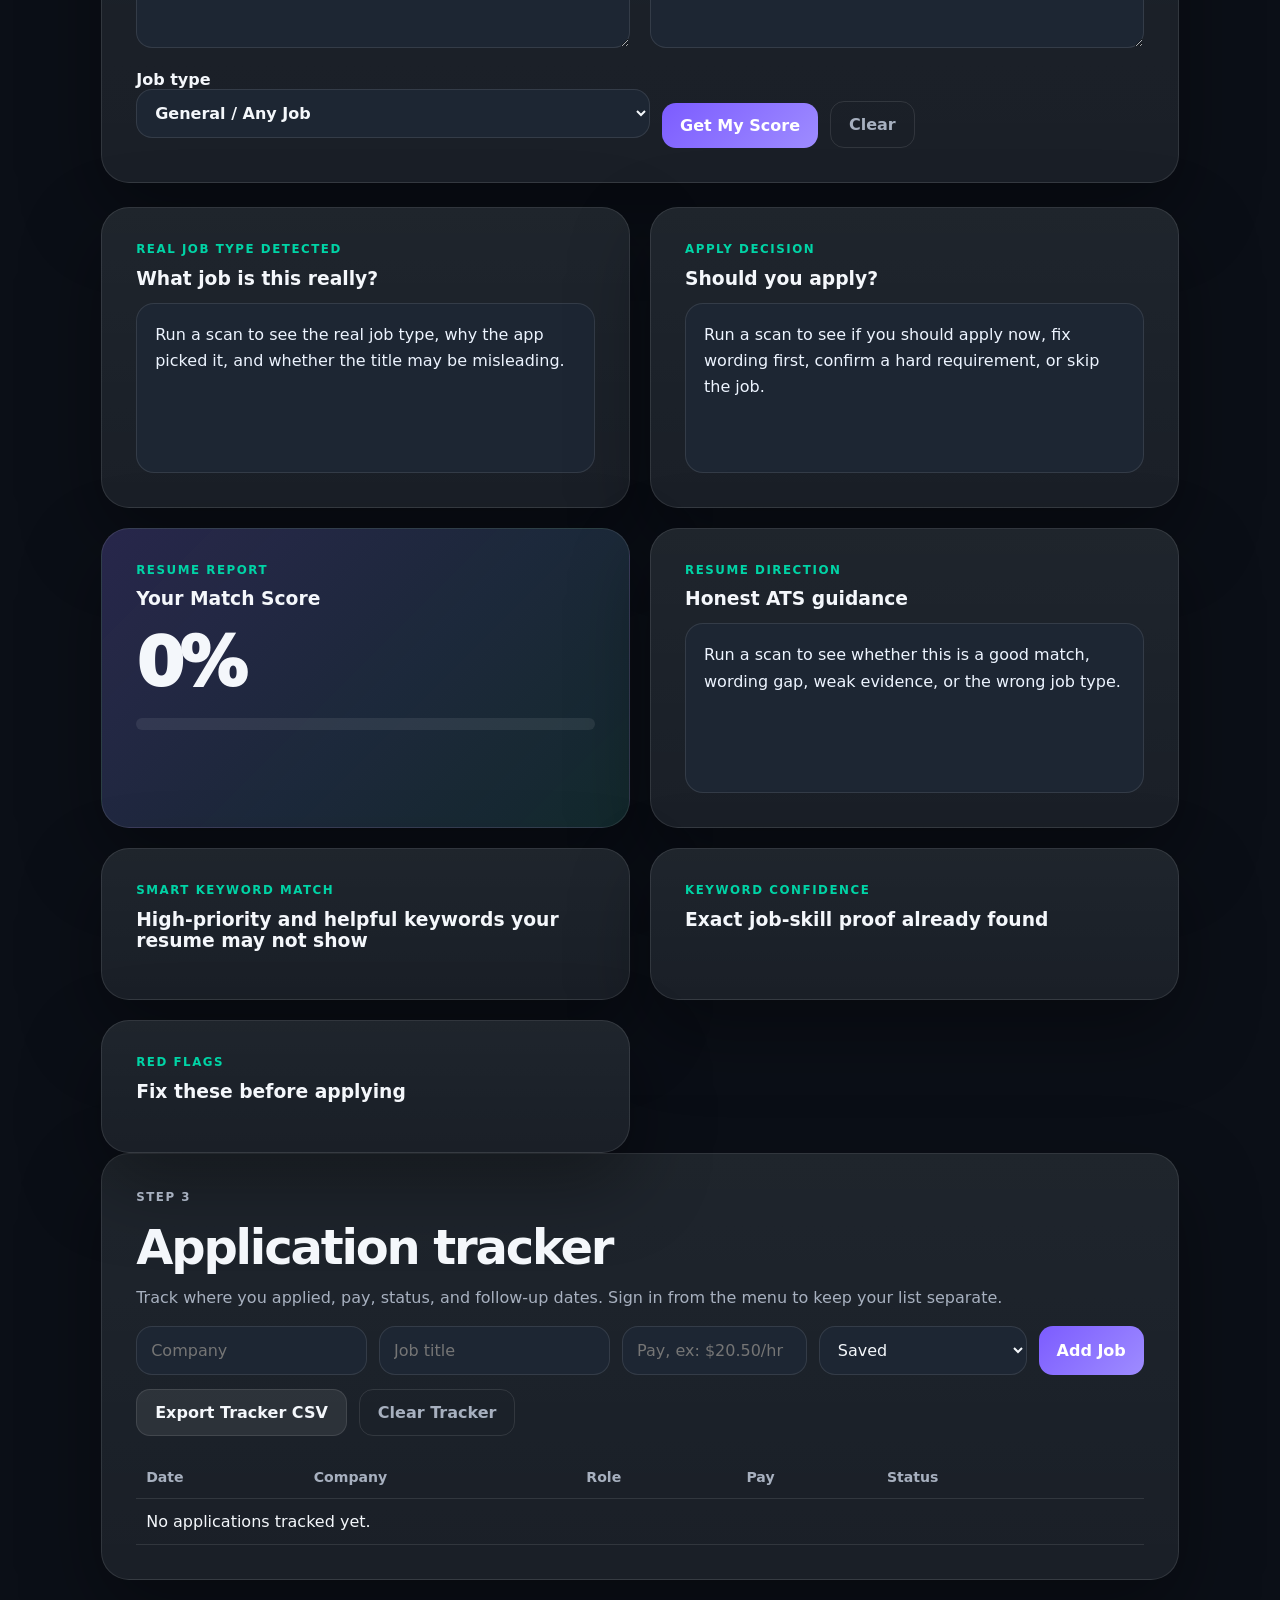
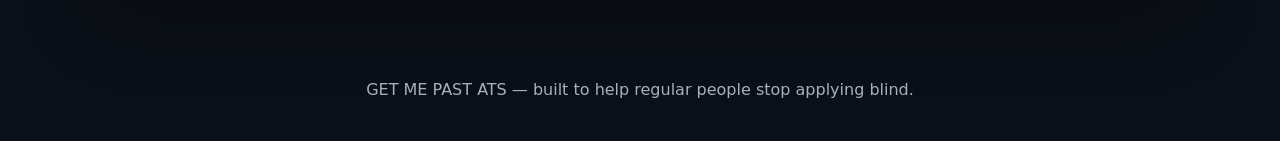
==== commit 4138cc36: "Add files via upload" ====
--- a/index.html
+++ b/index.html
@@ -54,7 +54,7 @@
           <div class="drawer-plan-grid">
             <div>
               <strong>Current version</strong>
-              <p>Match score, honest diagnosis, job-type warning, missing proof, ATS wording, red flags, and application tracker.</p>
+              <p>Real job type detector, apply decision, match score, honest diagnosis, missing proof, ATS wording, red flags, and application tracker.</p>
             </div>
             <div>
               <strong>Pro idea</strong>
@@ -250,18 +250,24 @@
     </section>
 
     <section class="results-grid report-grid" id="results" hidden>
+      <article class="panel">
+        <p class="eyebrow">Real Job Type Detected</p>
+        <h3>What job is this really?</h3>
+        <div class="copy-box" id="jobTypeOutput">Run a scan to see the real job type, why the app picked it, and whether the title may be misleading.</div>
+      </article>
+
+      <article class="panel">
+        <p class="eyebrow">Apply Decision</p>
+        <h3>Should you apply?</h3>
+        <div class="copy-box" id="applyDecisionOutput">Run a scan to see if you should apply now, fix wording first, confirm a hard requirement, or skip the job.</div>
+      </article>
+
       <article class="panel score-panel">
         <p class="eyebrow">Resume Report</p>
         <h3>Your Match Score</h3>
         <div class="big-score"><span id="scoreValue">0</span>%</div>
         <p id="scoreMessage" class="score-message"></p>
         <div class="score-bar"><span id="scoreBar"></span></div>
-      </article>
-
-      <article class="panel">
-        <p class="eyebrow">Apply Decision</p>
-        <h3>Should you apply?</h3>
-        <div class="copy-box" id="applyDecisionOutput">Run a scan to see if you should apply now, fix wording first, confirm a hard requirement, or skip the job.</div>
       </article>
 
       <article class="panel">
@@ -360,7 +366,7 @@
     <p>GET ME PAST ATS — built to help regular people stop applying blind.</p>
   </footer>
 
-  <script type="module" src="app.js?v=apply-decision-gate-v1"></script>
+  <script type="module" src="app.js?v=real-job-detector-v1"></script>
   <script>
     // Emergency fallback. If the full scanner fails, do not generate generic resume wording.
     (function () {
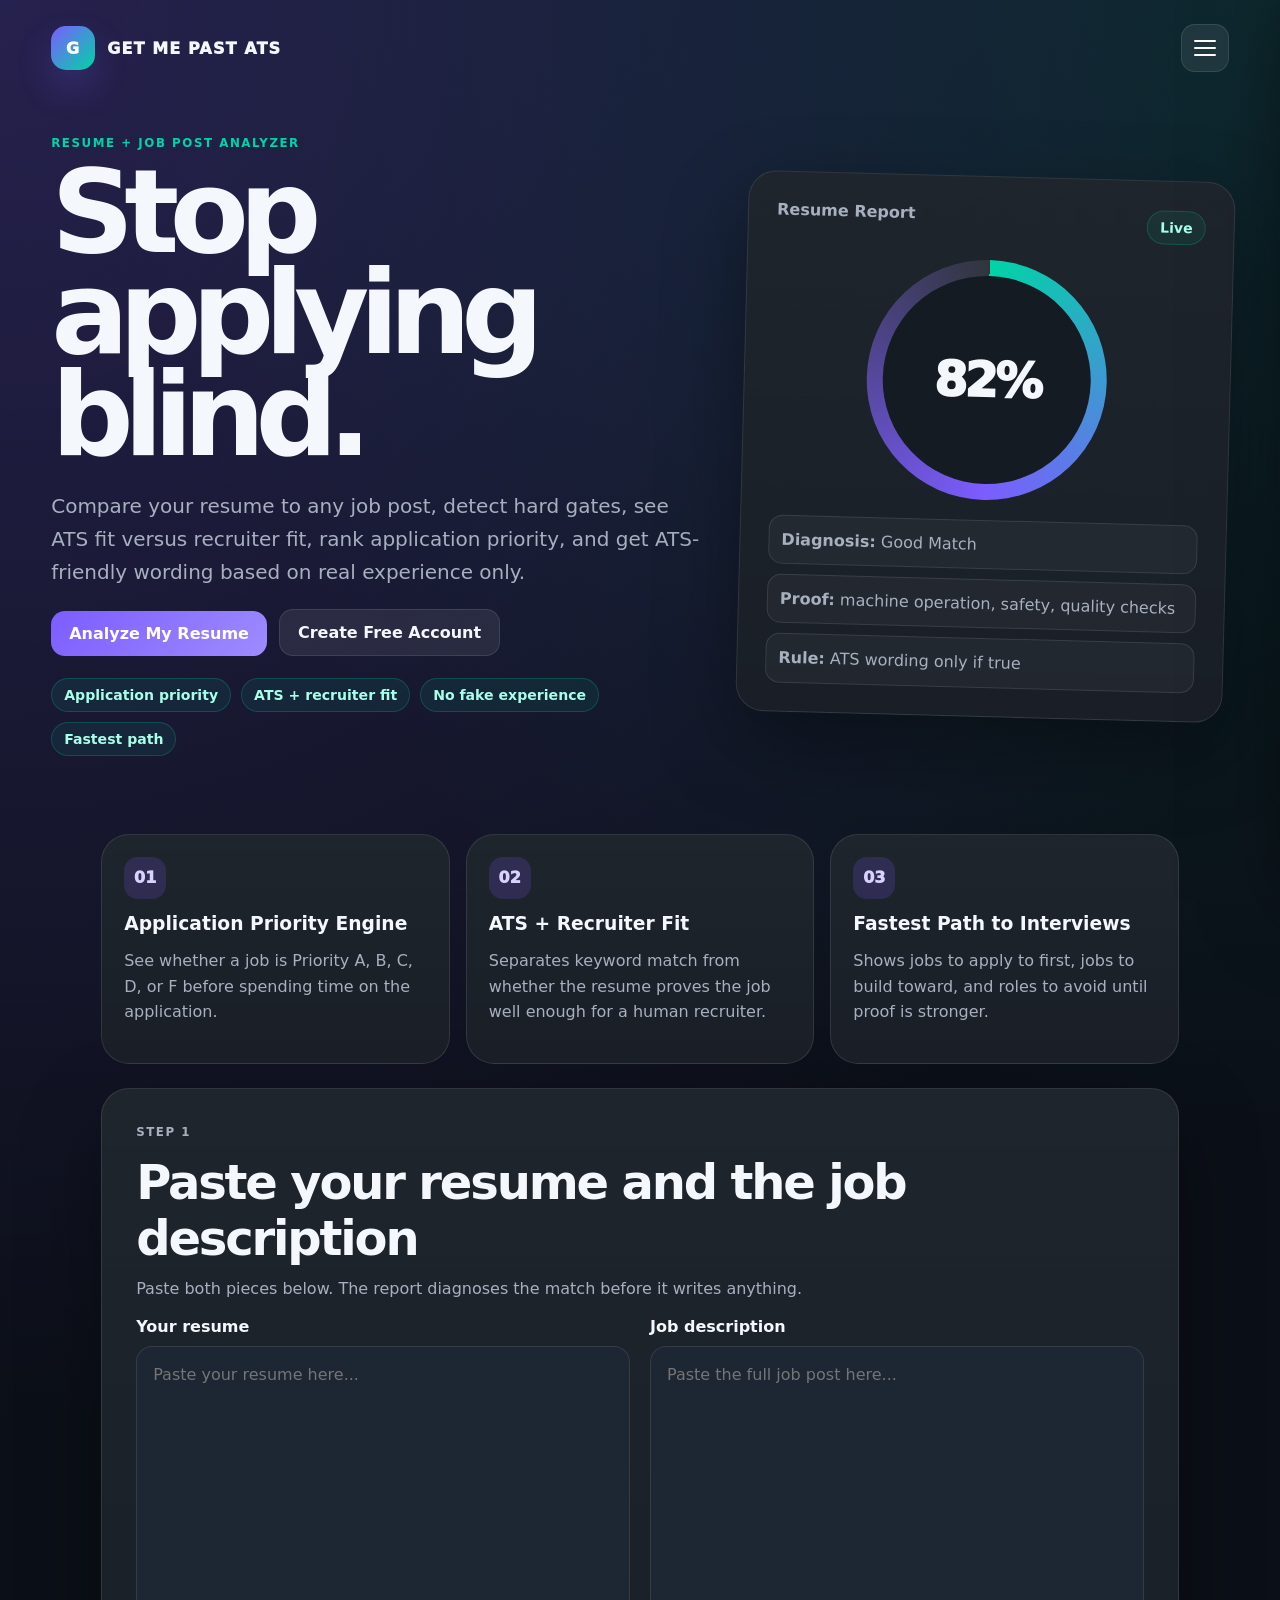
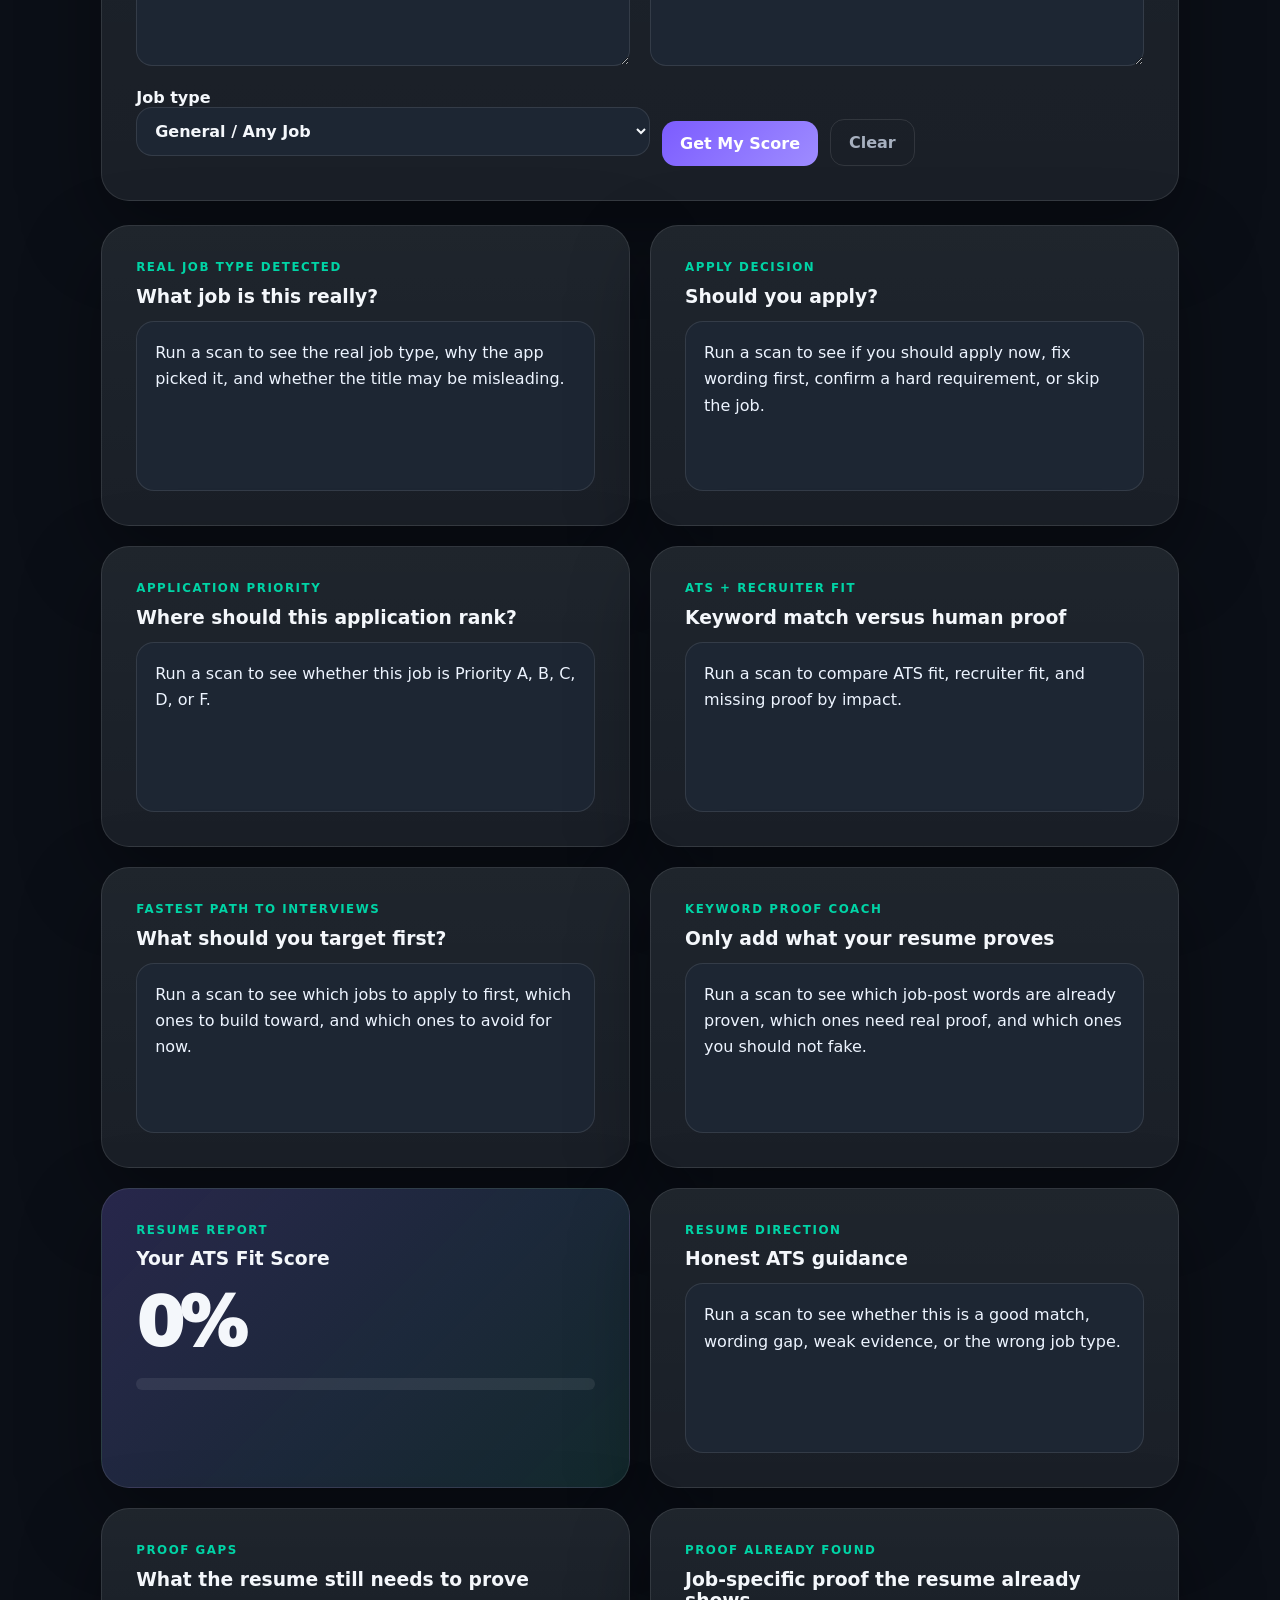
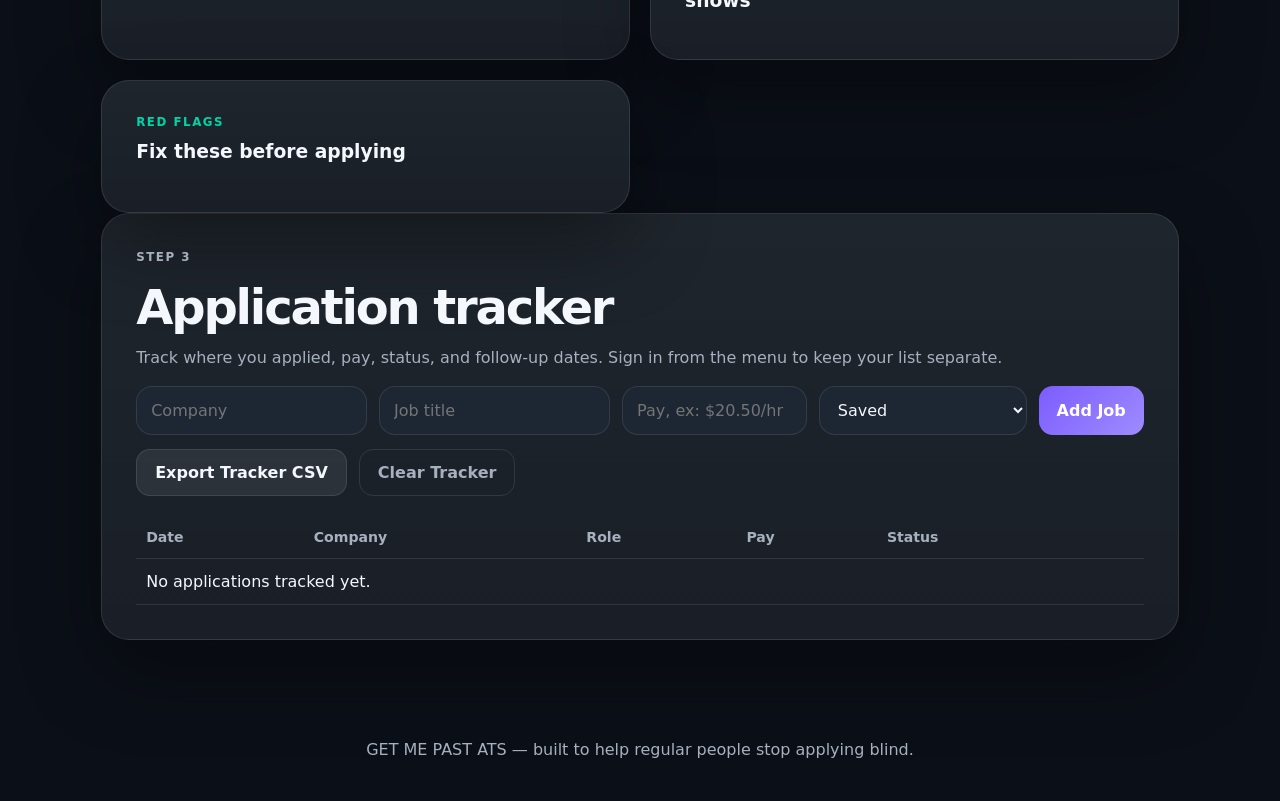
==== commit 51c51bb2: "Add files via upload" ====
--- a/index.html
+++ b/index.html
@@ -3,7 +3,7 @@
 <head>
   <meta charset="UTF-8" />
   <meta name="viewport" content="width=device-width, initial-scale=1.0" />
-  <meta name="description" content="GET ME PAST ATS helps job seekers compare resumes to job posts, find missing keywords, catch red flags, and track applications." />
+  <meta name="description" content="GET ME PAST ATS helps job seekers compare resumes to job posts, detect hard gates, judge recruiter fit, rank application priority, and track applications." />
   <title>GET ME PAST ATS</title>
   <link rel="stylesheet" href="styles.css?v=all-buttons-v1" />
 </head>
@@ -54,7 +54,7 @@
           <div class="drawer-plan-grid">
             <div>
               <strong>Current version</strong>
-              <p>Real job type detector, apply decision, match score, honest diagnosis, missing proof, ATS wording, red flags, and application tracker.</p>
+              <p>Real job type detector, apply decision, ATS fit, recruiter fit, application priority, fastest path to interviews, keyword proof coaching, and application tracker.</p>
             </div>
             <div>
               <strong>Pro idea</strong>
@@ -121,17 +121,17 @@
         <p class="eyebrow">Resume + Job Post Analyzer</p>
         <h1>Stop applying blind.</h1>
         <p class="hero-copy">
-          Compare your resume to any job post, find missing keywords, catch red flags, and get ATS-friendly wording based on real experience only.
+          Compare your resume to any job post, detect hard gates, see ATS fit versus recruiter fit, rank application priority, and get ATS-friendly wording based on real experience only.
         </p>
         <div class="hero-actions">
           <a class="button primary" href="#analyzer">Analyze My Resume</a>
           <button class="button secondary" type="button" data-open-account>Create Free Account</button>
         </div>
         <div class="hero-proof" aria-label="Product highlights">
-          <span>Apply decision</span>
-          <span>Hard gate check</span>
+          <span>Application priority</span>
+          <span>ATS + recruiter fit</span>
           <span>No fake experience</span>
-          <span>Tracker</span>
+          <span>Fastest path</span>
         </div>
       </div>
 
@@ -154,18 +154,18 @@
     <section class="feature-strip" id="features" aria-label="Key features">
       <article class="feature-card">
         <span class="feature-icon">01</span>
-        <h3>Apply Decision Engine</h3>
-        <p>See whether to apply now, fix wording first, confirm a requirement, or skip the job.</p>
+        <h3>Application Priority Engine</h3>
+        <p>See whether a job is Priority A, B, C, D, or F before spending time on the application.</p>
       </article>
       <article class="feature-card">
         <span class="feature-icon">02</span>
-        <h3>Hard Requirement Gate</h3>
-        <p>Flags licenses, CDL endorsements, clearances, degrees, age rules, MVR, drug tests, and experience gates before rewriting.</p>
+        <h3>ATS + Recruiter Fit</h3>
+        <p>Separates keyword match from whether the resume proves the job well enough for a human recruiter.</p>
       </article>
       <article class="feature-card">
         <span class="feature-icon">03</span>
-        <h3>Application Tracker</h3>
-        <p>Save companies, job titles, pay, status, and follow-up details so nothing gets lost.</p>
+        <h3>Fastest Path to Interviews</h3>
+        <p>Shows jobs to apply to first, jobs to build toward, and roles to avoid until proof is stronger.</p>
       </article>
     </section>
 
@@ -262,9 +262,33 @@
         <div class="copy-box" id="applyDecisionOutput">Run a scan to see if you should apply now, fix wording first, confirm a hard requirement, or skip the job.</div>
       </article>
 
+      <article class="panel">
+        <p class="eyebrow">Application Priority</p>
+        <h3>Where should this application rank?</h3>
+        <div class="copy-box" id="applicationPriorityOutput">Run a scan to see whether this job is Priority A, B, C, D, or F.</div>
+      </article>
+
+      <article class="panel">
+        <p class="eyebrow">ATS + Recruiter Fit</p>
+        <h3>Keyword match versus human proof</h3>
+        <div class="copy-box" id="fitScoreOutput">Run a scan to compare ATS fit, recruiter fit, and missing proof by impact.</div>
+      </article>
+
+      <article class="panel">
+        <p class="eyebrow">Fastest Path to Interviews</p>
+        <h3>What should you target first?</h3>
+        <div class="copy-box" id="fastestPathOutput">Run a scan to see which jobs to apply to first, which ones to build toward, and which ones to avoid for now.</div>
+      </article>
+
+      <article class="panel">
+        <p class="eyebrow">Keyword Proof Coach</p>
+        <h3>Only add what your resume proves</h3>
+        <div class="copy-box" id="keywordProofCoachOutput">Run a scan to see which job-post words are already proven, which ones need real proof, and which ones you should not fake.</div>
+      </article>
+
       <article class="panel score-panel">
         <p class="eyebrow">Resume Report</p>
-        <h3>Your Match Score</h3>
+        <h3>Your ATS Fit Score</h3>
         <div class="big-score"><span id="scoreValue">0</span>%</div>
         <p id="scoreMessage" class="score-message"></p>
         <div class="score-bar"><span id="scoreBar"></span></div>
@@ -277,14 +301,14 @@
       </article>
 
       <article class="panel">
-        <p class="eyebrow">Smart Keyword Match</p>
-        <h3>High-priority and helpful keywords your resume may not show</h3>
+        <p class="eyebrow">Proof Gaps</p>
+        <h3>What the resume still needs to prove</h3>
         <div class="chip-list" id="missingKeywords"></div>
       </article>
 
       <article class="panel">
-        <p class="eyebrow">Keyword Confidence</p>
-        <h3>Exact job-skill proof already found</h3>
+        <p class="eyebrow">Proof Already Found</p>
+        <h3>Job-specific proof the resume already shows</h3>
         <div class="chip-list good" id="matchedKeywords"></div>
       </article>
 
@@ -366,7 +390,7 @@
     <p>GET ME PAST ATS — built to help regular people stop applying blind.</p>
   </footer>
 
-  <script type="module" src="app.js?v=real-job-detector-v1"></script>
+  <script type="module" src="app.js?v=v6-job-targeting-engine"></script>
   <script>
     // Emergency fallback. If the full scanner fails, do not generate generic resume wording.
     (function () {
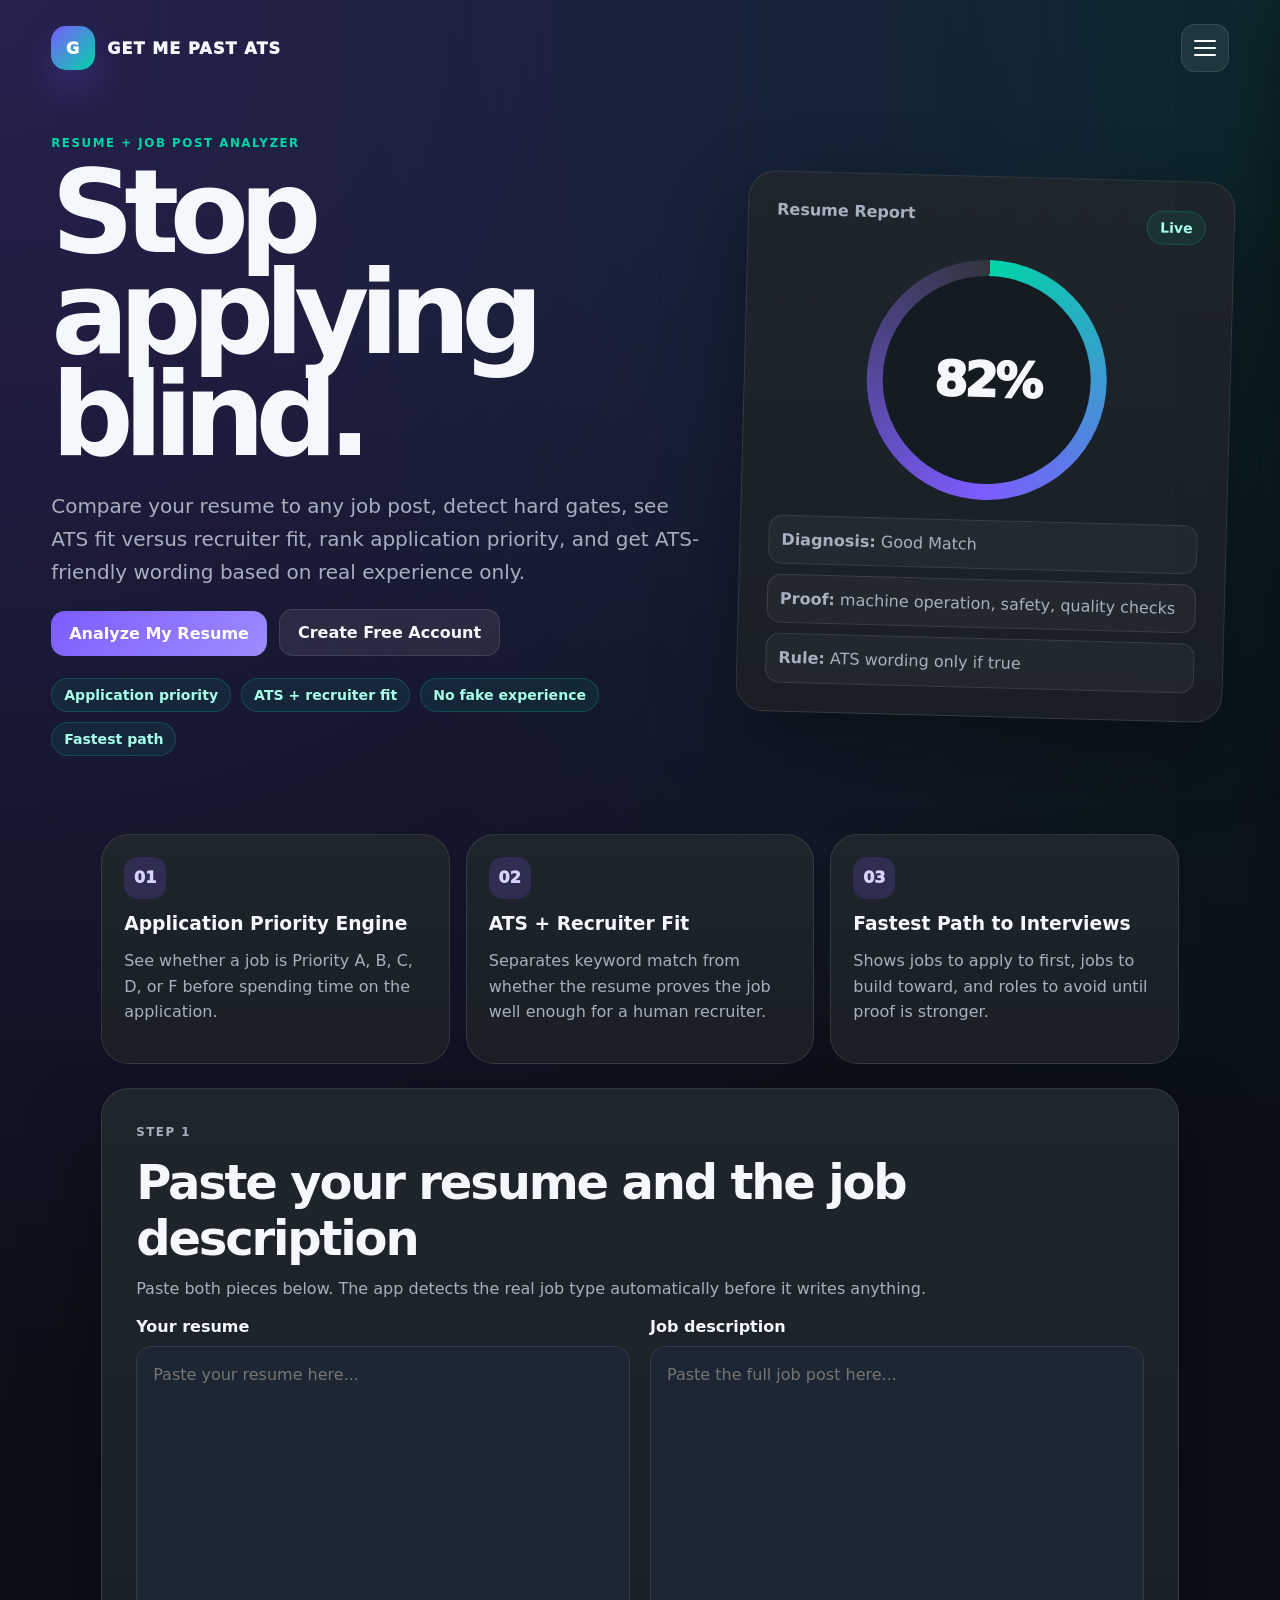
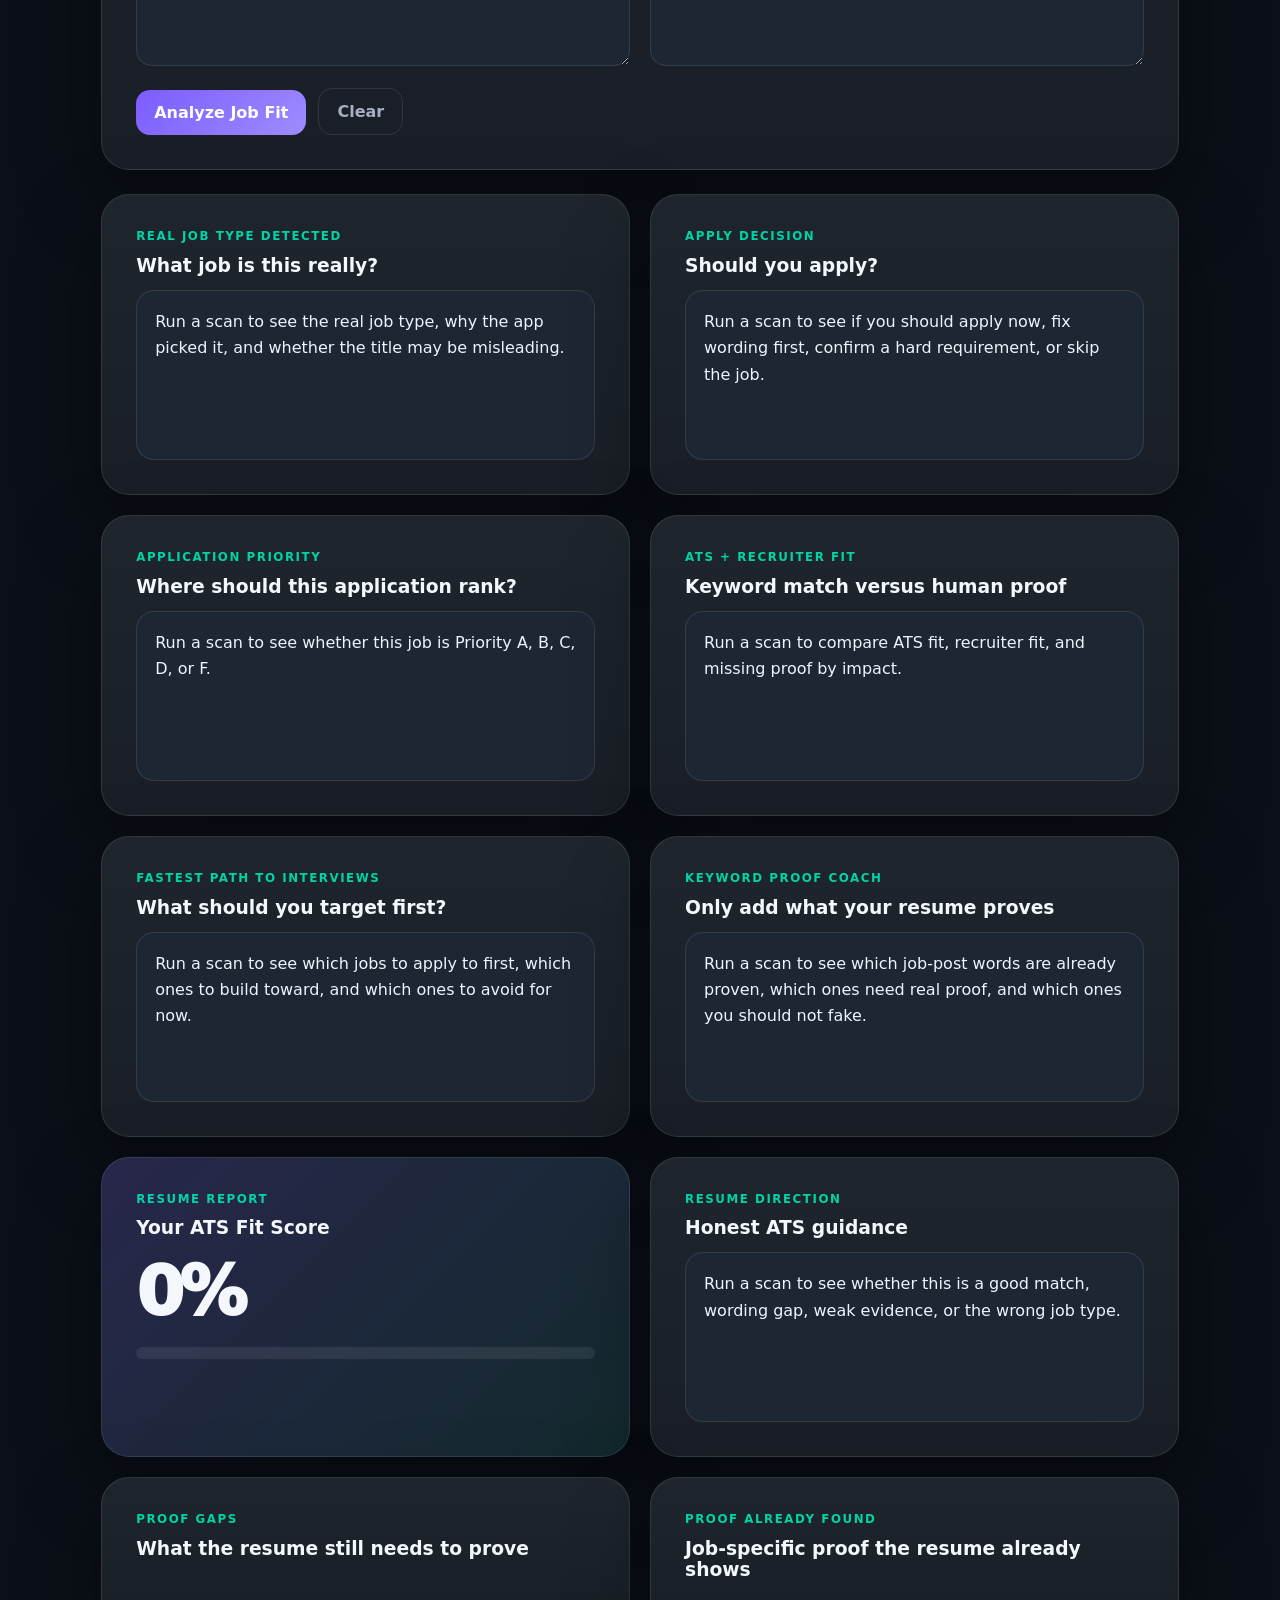
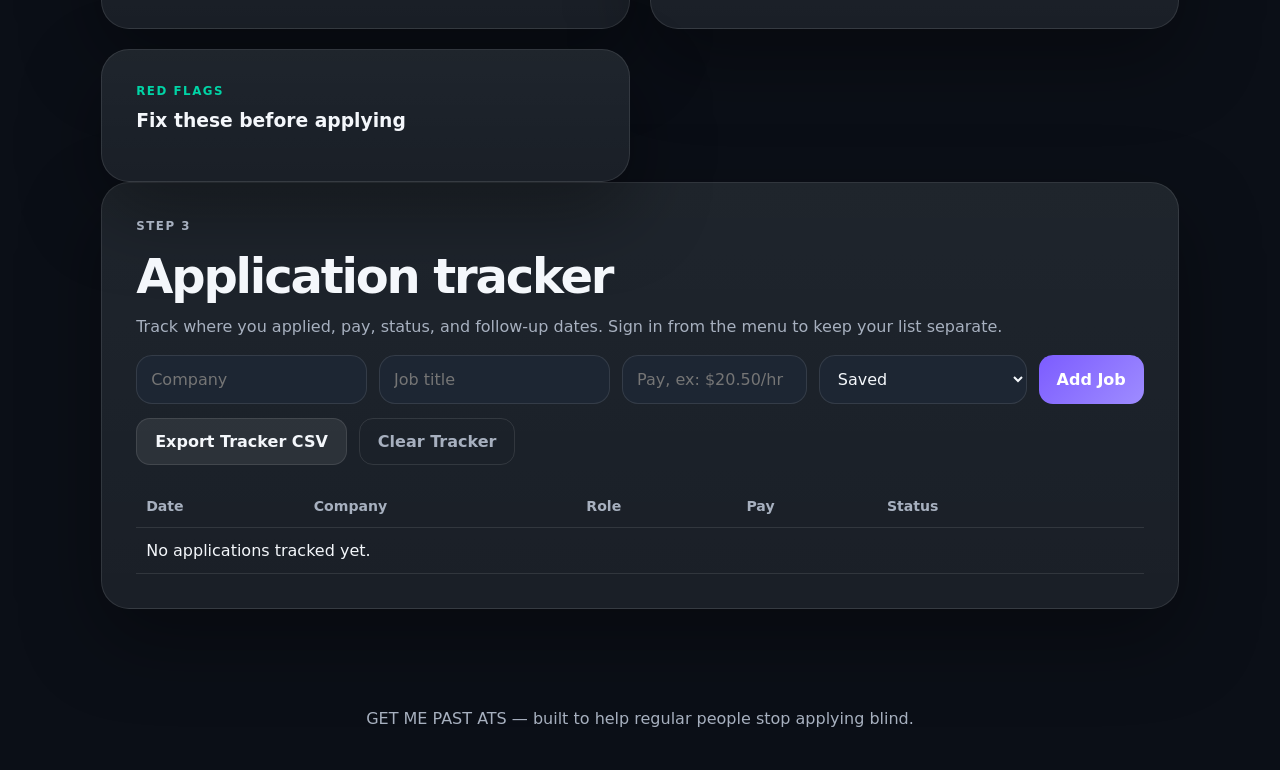
==== commit 860e0405: "Add files via upload" ====
--- a/index.html
+++ b/index.html
@@ -173,7 +173,7 @@
       <div class="section-heading">
         <p class="eyebrow">Step 1</p>
         <h2>Paste your resume and the job description</h2>
-        <p>Paste both pieces below. The report diagnoses the match before it writes anything.</p>
+        <p>Paste both pieces below. The app detects the real job type automatically before it writes anything.</p>
       </div>
 
       <div class="input-grid">
@@ -188,63 +188,7 @@
       </div>
 
       <div class="controls">
-        <label>
-          Job type
-          <select id="jobType">
-            <option value="general">General / Any Job</option>
-            <option value="customer_service_representative">Customer Service Representative</option>
-            <option value="data_entry_clerk">Data Entry Clerk</option>
-            <option value="administrative_assistant">Administrative Assistant</option>
-            <option value="receptionist">Receptionist</option>
-            <option value="call_center_representative">Call Center Representative</option>
-            <option value="remote_customer_support_representative">Remote Customer Support Representative</option>
-            <option value="office_assistant">Office Assistant</option>
-            <option value="sales_representative">Sales Representative</option>
-            <option value="retail_associate">Retail Associate</option>
-            <option value="cashier">Cashier</option>
-            <option value="stocker">Stocker</option>
-            <option value="warehouse_associate">Warehouse Associate</option>
-            <option value="package_handler">Package Handler</option>
-            <option value="material_handler">Material Handler</option>
-            <option value="forklift_operator">Forklift Operator</option>
-            <option value="delivery_driver">Delivery Driver</option>
-            <option value="truck_driver">Truck Driver</option>
-            <option value="machine_operator">Machine Operator</option>
-            <option value="production_worker">Production Worker</option>
-            <option value="assembly_worker">Assembly Worker</option>
-            <option value="maintenance_technician">Maintenance Technician</option>
-            <option value="apartment_maintenance_technician">Apartment Maintenance Technician</option>
-            <option value="electrician">Electrician</option>
-            <option value="welder">Welder</option>
-            <option value="diesel_mechanic">Diesel Mechanic</option>
-            <option value="construction_laborer">Construction Laborer</option>
-            <option value="carpenter">Carpenter</option>
-            <option value="security_officer">Security Officer</option>
-            <option value="janitor">Janitor</option>
-            <option value="housekeeper">Housekeeper</option>
-            <option value="hotel_front_desk_agent">Hotel Front Desk Agent</option>
-            <option value="server">Server</option>
-            <option value="cook">Cook</option>
-            <option value="certified_nursing_assistant">Certified Nursing Assistant</option>
-            <option value="medical_assistant">Medical Assistant</option>
-            <option value="patient_care_technician">Patient Care Technician</option>
-            <option value="home_health_aide">Home Health Aide</option>
-            <option value="phlebotomist">Phlebotomist</option>
-            <option value="pharmacy_technician">Pharmacy Technician</option>
-            <option value="dental_assistant">Dental Assistant</option>
-            <option value="licensed_practical_nurse">Licensed Practical Nurse</option>
-            <option value="registered_nurse">Registered Nurse</option>
-            <option value="medical_billing_specialist">Medical Billing Specialist</option>
-            <option value="medical_coding_specialist">Medical Coding Specialist</option>
-            <option value="teacher_assistant">Teacher Assistant</option>
-            <option value="substitute_teacher">Substitute Teacher</option>
-            <option value="bookkeeper">Bookkeeper</option>
-            <option value="human_resources_assistant">Human Resources Assistant</option>
-            <option value="it_help_desk_technician">IT Help Desk Technician</option>
-            <option value="cybersecurity_analyst">Cybersecurity Analyst</option>
-          </select>
-        </label>
-        <button class="button primary" id="analyzeBtn" type="button">Get My Score</button>
+        <button class="button primary" id="analyzeBtn" type="button">Analyze Job Fit</button>
         <button class="button ghost" id="clearBtn" type="button">Clear</button>
       </div>
     </section>
@@ -390,7 +334,7 @@
     <p>GET ME PAST ATS — built to help regular people stop applying blind.</p>
   </footer>
 
-  <script type="module" src="app.js?v=v6-job-targeting-engine"></script>
+  <script type="module" src="app.js?v=auto-job-detection-engine-v1"></script>
   <script>
     // Emergency fallback. If the full scanner fails, do not generate generic resume wording.
     (function () {
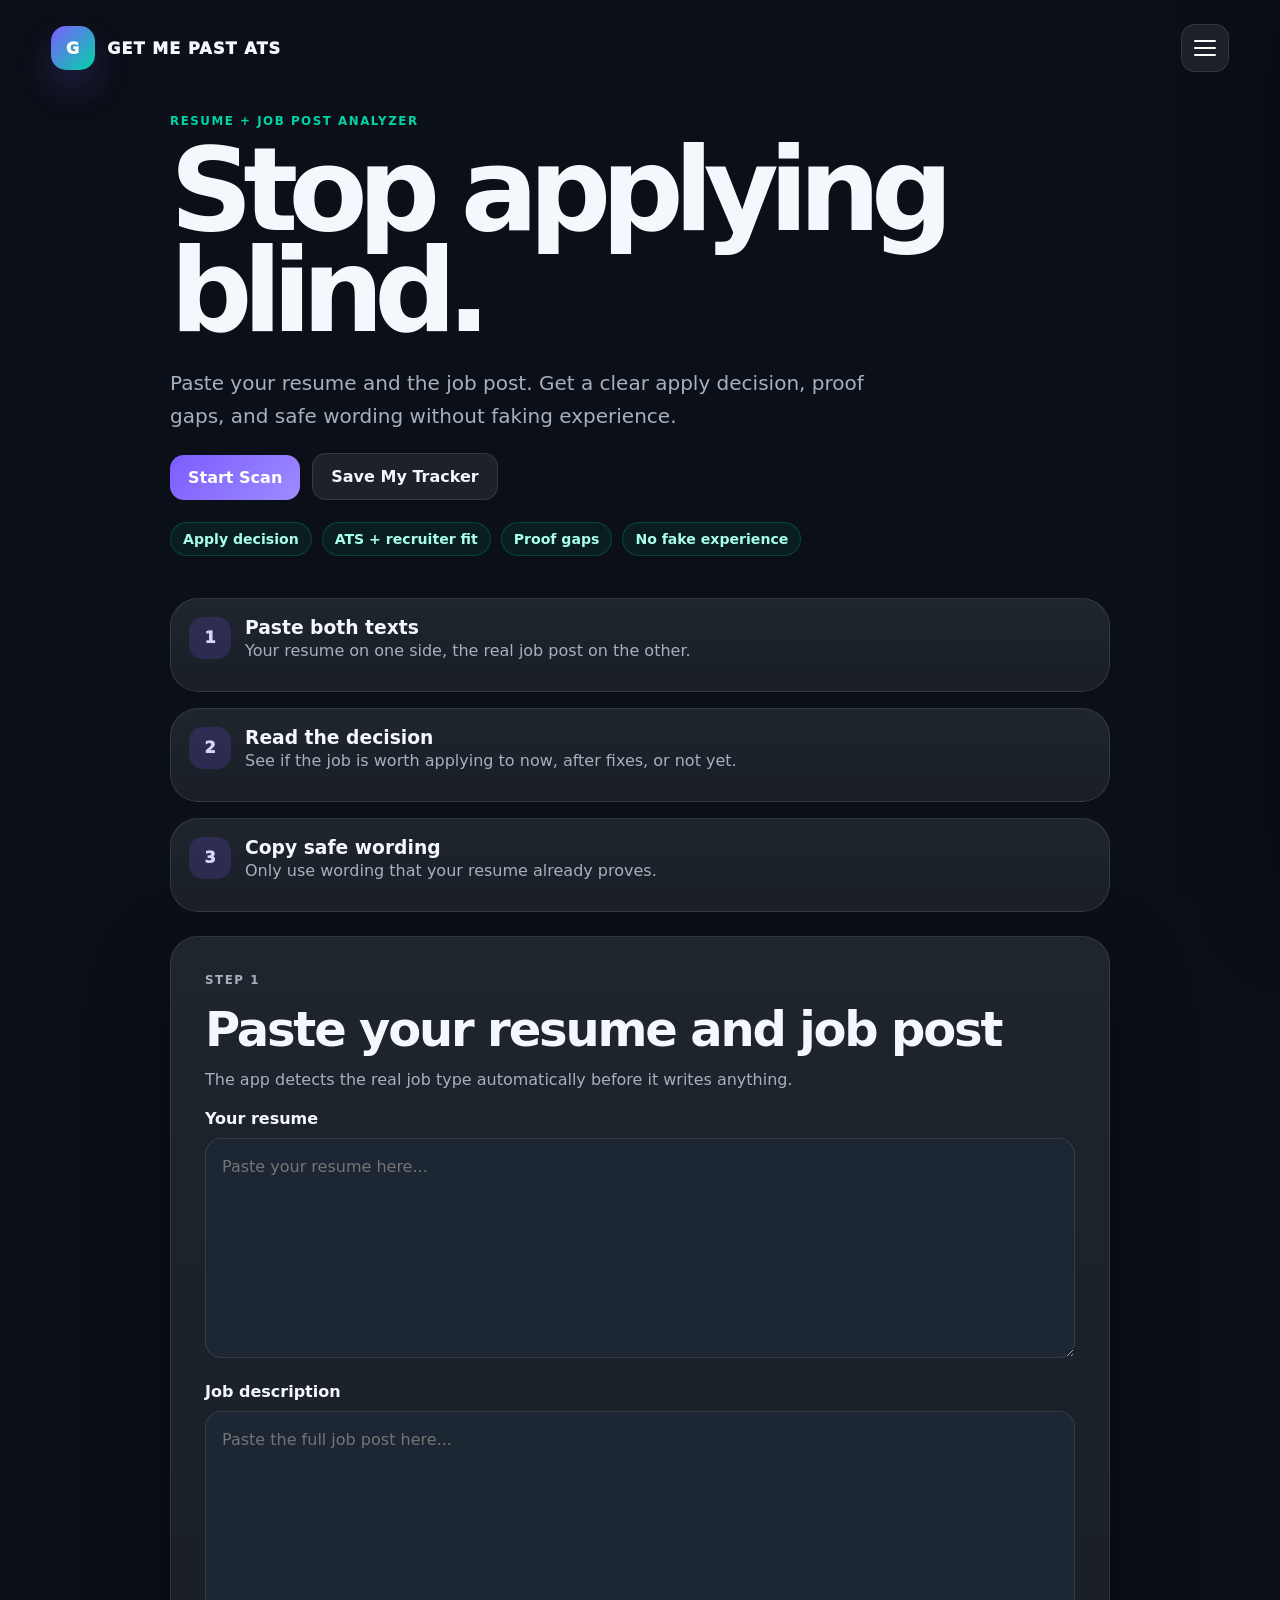
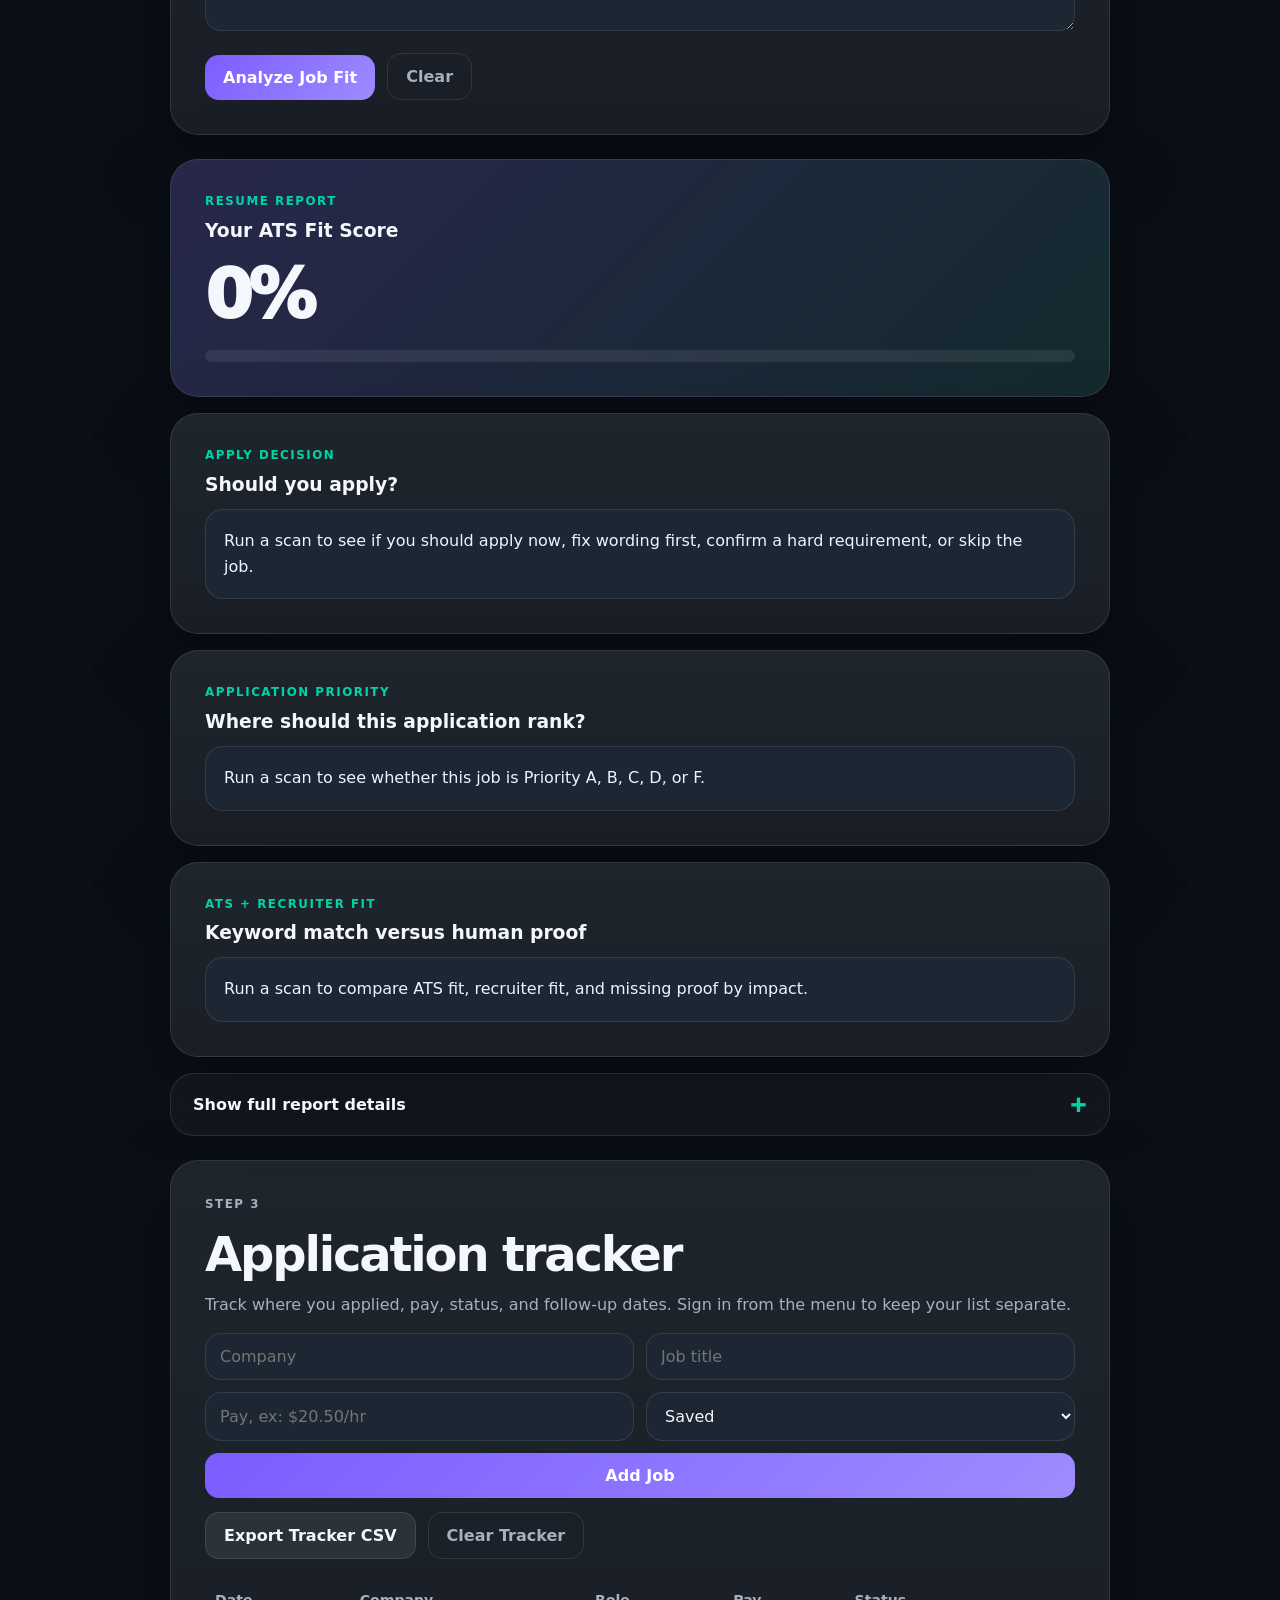
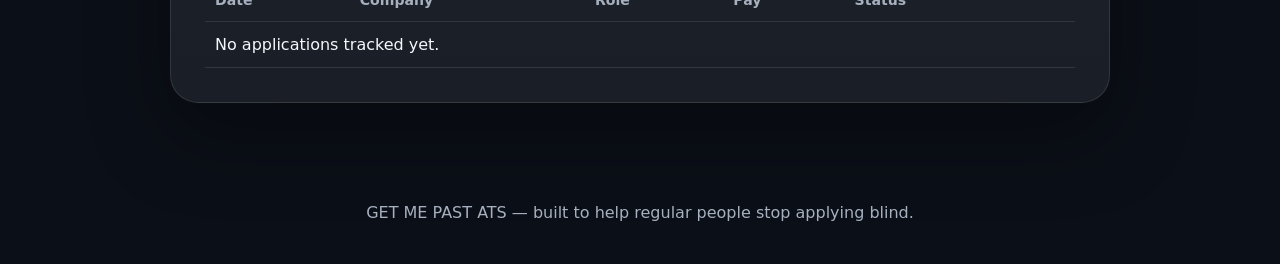
==== commit dc0d0995: "Simplify main app UI layout" ====
--- a/index.html
+++ b/index.html
@@ -6,6 +6,7 @@
   <meta name="description" content="GET ME PAST ATS helps job seekers compare resumes to job posts, detect hard gates, judge recruiter fit, rank application priority, and track applications." />
   <title>GET ME PAST ATS</title>
   <link rel="stylesheet" href="styles.css?v=all-buttons-v1" />
+  <link rel="stylesheet" href="ui-simplified.css?v=ui-simplification-v1" />
 </head>
 <body>
   <header class="hero" id="home">
@@ -121,59 +122,52 @@
         <p class="eyebrow">Resume + Job Post Analyzer</p>
         <h1>Stop applying blind.</h1>
         <p class="hero-copy">
-          Compare your resume to any job post, detect hard gates, see ATS fit versus recruiter fit, rank application priority, and get ATS-friendly wording based on real experience only.
+          Paste your resume and the job post. Get a clear apply decision, proof gaps, and safe wording without faking experience.
         </p>
         <div class="hero-actions">
-          <a class="button primary" href="#analyzer">Analyze My Resume</a>
-          <button class="button secondary" type="button" data-open-account>Create Free Account</button>
+          <a class="button primary" href="#analyzer">Start Scan</a>
+          <button class="button secondary" type="button" data-open-account>Save My Tracker</button>
         </div>
         <div class="hero-proof" aria-label="Product highlights">
-          <span>Application priority</span>
+          <span>Apply decision</span>
           <span>ATS + recruiter fit</span>
+          <span>Proof gaps</span>
           <span>No fake experience</span>
-          <span>Fastest path</span>
-        </div>
-      </div>
-
-      <aside class="product-card preview-card" aria-label="Product preview">
-        <div class="preview-topline">
-          <p class="card-label">Resume Report</p>
-          <span class="live-pill">Live</span>
-        </div>
-        <div class="circle-score"><span>82%</span></div>
-        <div class="mini-report-list">
-          <div><strong>Diagnosis:</strong> Good Match</div>
-          <div><strong>Proof:</strong> machine operation, safety, quality checks</div>
-          <div><strong>Rule:</strong> ATS wording only if true</div>
-        </div>
-      </aside>
+        </div>
+      </div>
     </section>
   </header>
 
   <main>
-    <section class="feature-strip" id="features" aria-label="Key features">
+    <section class="feature-strip" id="features" aria-label="How it works">
       <article class="feature-card">
-        <span class="feature-icon">01</span>
-        <h3>Application Priority Engine</h3>
-        <p>See whether a job is Priority A, B, C, D, or F before spending time on the application.</p>
+        <span class="feature-icon">1</span>
+        <div>
+          <h3>Paste both texts</h3>
+          <p>Your resume on one side, the real job post on the other.</p>
+        </div>
       </article>
       <article class="feature-card">
-        <span class="feature-icon">02</span>
-        <h3>ATS + Recruiter Fit</h3>
-        <p>Separates keyword match from whether the resume proves the job well enough for a human recruiter.</p>
+        <span class="feature-icon">2</span>
+        <div>
+          <h3>Read the decision</h3>
+          <p>See if the job is worth applying to now, after fixes, or not yet.</p>
+        </div>
       </article>
       <article class="feature-card">
-        <span class="feature-icon">03</span>
-        <h3>Fastest Path to Interviews</h3>
-        <p>Shows jobs to apply to first, jobs to build toward, and roles to avoid until proof is stronger.</p>
+        <span class="feature-icon">3</span>
+        <div>
+          <h3>Copy safe wording</h3>
+          <p>Only use wording that your resume already proves.</p>
+        </div>
       </article>
     </section>
 
     <section class="panel" id="analyzer">
       <div class="section-heading">
         <p class="eyebrow">Step 1</p>
-        <h2>Paste your resume and the job description</h2>
-        <p>Paste both pieces below. The app detects the real job type automatically before it writes anything.</p>
+        <h2>Paste your resume and job post</h2>
+        <p>The app detects the real job type automatically before it writes anything.</p>
       </div>
 
       <div class="input-grid">
@@ -194,42 +188,6 @@
     </section>
 
     <section class="results-grid report-grid" id="results" hidden>
-      <article class="panel">
-        <p class="eyebrow">Real Job Type Detected</p>
-        <h3>What job is this really?</h3>
-        <div class="copy-box" id="jobTypeOutput">Run a scan to see the real job type, why the app picked it, and whether the title may be misleading.</div>
-      </article>
-
-      <article class="panel">
-        <p class="eyebrow">Apply Decision</p>
-        <h3>Should you apply?</h3>
-        <div class="copy-box" id="applyDecisionOutput">Run a scan to see if you should apply now, fix wording first, confirm a hard requirement, or skip the job.</div>
-      </article>
-
-      <article class="panel">
-        <p class="eyebrow">Application Priority</p>
-        <h3>Where should this application rank?</h3>
-        <div class="copy-box" id="applicationPriorityOutput">Run a scan to see whether this job is Priority A, B, C, D, or F.</div>
-      </article>
-
-      <article class="panel">
-        <p class="eyebrow">ATS + Recruiter Fit</p>
-        <h3>Keyword match versus human proof</h3>
-        <div class="copy-box" id="fitScoreOutput">Run a scan to compare ATS fit, recruiter fit, and missing proof by impact.</div>
-      </article>
-
-      <article class="panel">
-        <p class="eyebrow">Fastest Path to Interviews</p>
-        <h3>What should you target first?</h3>
-        <div class="copy-box" id="fastestPathOutput">Run a scan to see which jobs to apply to first, which ones to build toward, and which ones to avoid for now.</div>
-      </article>
-
-      <article class="panel">
-        <p class="eyebrow">Keyword Proof Coach</p>
-        <h3>Only add what your resume proves</h3>
-        <div class="copy-box" id="keywordProofCoachOutput">Run a scan to see which job-post words are already proven, which ones need real proof, and which ones you should not fake.</div>
-      </article>
-
       <article class="panel score-panel">
         <p class="eyebrow">Resume Report</p>
         <h3>Your ATS Fit Score</h3>
@@ -239,28 +197,69 @@
       </article>
 
       <article class="panel">
-        <p class="eyebrow">Resume Direction</p>
-        <h3>Honest ATS guidance</h3>
-        <div class="copy-box" id="diagnosisOutput">Run a scan to see whether this is a good match, wording gap, weak evidence, or the wrong job type.</div>
+        <p class="eyebrow">Apply Decision</p>
+        <h3>Should you apply?</h3>
+        <div class="copy-box" id="applyDecisionOutput">Run a scan to see if you should apply now, fix wording first, confirm a hard requirement, or skip the job.</div>
       </article>
 
       <article class="panel">
-        <p class="eyebrow">Proof Gaps</p>
-        <h3>What the resume still needs to prove</h3>
-        <div class="chip-list" id="missingKeywords"></div>
+        <p class="eyebrow">Application Priority</p>
+        <h3>Where should this application rank?</h3>
+        <div class="copy-box" id="applicationPriorityOutput">Run a scan to see whether this job is Priority A, B, C, D, or F.</div>
       </article>
 
       <article class="panel">
-        <p class="eyebrow">Proof Already Found</p>
-        <h3>Job-specific proof the resume already shows</h3>
-        <div class="chip-list good" id="matchedKeywords"></div>
-      </article>
-
-      <article class="panel">
-        <p class="eyebrow">Red Flags</p>
-        <h3>Fix these before applying</h3>
-        <ul class="notes" id="redFlags"></ul>
-      </article>
+        <p class="eyebrow">ATS + Recruiter Fit</p>
+        <h3>Keyword match versus human proof</h3>
+        <div class="copy-box" id="fitScoreOutput">Run a scan to compare ATS fit, recruiter fit, and missing proof by impact.</div>
+      </article>
+
+      <details class="report-details">
+        <summary>Show full report details</summary>
+        <div class="report-details-grid">
+          <article class="panel">
+            <p class="eyebrow">Real Job Type Detected</p>
+            <h3>What job is this really?</h3>
+            <div class="copy-box" id="jobTypeOutput">Run a scan to see the real job type, why the app picked it, and whether the title may be misleading.</div>
+          </article>
+
+          <article class="panel">
+            <p class="eyebrow">Fastest Path to Interviews</p>
+            <h3>What should you target first?</h3>
+            <div class="copy-box" id="fastestPathOutput">Run a scan to see which jobs to apply to first, which ones to build toward, and which ones to avoid for now.</div>
+          </article>
+
+          <article class="panel">
+            <p class="eyebrow">Keyword Proof Coach</p>
+            <h3>Only add what your resume proves</h3>
+            <div class="copy-box" id="keywordProofCoachOutput">Run a scan to see which job-post words are already proven, which ones need real proof, and which ones you should not fake.</div>
+          </article>
+
+          <article class="panel">
+            <p class="eyebrow">Resume Direction</p>
+            <h3>Honest ATS guidance</h3>
+            <div class="copy-box" id="diagnosisOutput">Run a scan to see whether this is a good match, wording gap, weak evidence, or the wrong job type.</div>
+          </article>
+
+          <article class="panel">
+            <p class="eyebrow">Proof Gaps</p>
+            <h3>What the resume still needs to prove</h3>
+            <div class="chip-list" id="missingKeywords"></div>
+          </article>
+
+          <article class="panel">
+            <p class="eyebrow">Proof Already Found</p>
+            <h3>Job-specific proof the resume already shows</h3>
+            <div class="chip-list good" id="matchedKeywords"></div>
+          </article>
+
+          <article class="panel">
+            <p class="eyebrow">Red Flags</p>
+            <h3>Fix these before applying</h3>
+            <ul class="notes" id="redFlags"></ul>
+          </article>
+        </div>
+      </details>
     </section>
 
     <section class="panel" id="rewrite" hidden>
--- a/ui-simplified.css
+++ b/ui-simplified.css
@@ -0,0 +1,213 @@
+/* UI simplification layer: keeps the same app logic, but makes the page easier to scan. */
+
+body {
+  background: #0b0f17;
+}
+
+.hero {
+  padding-bottom: 42px;
+}
+
+.nav {
+  margin-bottom: 42px;
+}
+
+.hero-grid {
+  grid-template-columns: 1fr;
+  max-width: 940px;
+  text-align: left;
+}
+
+.hero-copy-block {
+  max-width: 860px;
+}
+
+.hero-copy-block h1 {
+  max-width: 780px;
+}
+
+.hero-copy {
+  max-width: 720px;
+}
+
+.preview-card {
+  display: none;
+}
+
+.feature-strip {
+  grid-template-columns: 1fr;
+  max-width: 940px;
+  margin: 0 auto 24px;
+}
+
+.feature-card {
+  display: grid;
+  grid-template-columns: auto 1fr;
+  gap: 14px;
+  align-items: start;
+  padding: 18px;
+}
+
+.feature-card h3,
+.feature-card p {
+  margin-bottom: 0;
+}
+
+.feature-card p {
+  grid-column: 2;
+}
+
+.panel {
+  max-width: 940px;
+  margin-left: auto;
+  margin-right: auto;
+}
+
+.input-grid {
+  grid-template-columns: 1fr;
+}
+
+textarea {
+  min-height: 220px;
+}
+
+.results-grid.report-grid {
+  display: grid;
+  grid-template-columns: 1fr;
+  gap: 16px;
+  max-width: 940px;
+  margin: 0 auto 24px;
+}
+
+.results-grid.report-grid > .panel {
+  margin-bottom: 0;
+  width: 100%;
+  max-width: none;
+}
+
+.score-panel {
+  order: -3;
+}
+
+#applyDecisionOutput,
+#applicationPriorityOutput,
+#fitScoreOutput,
+#diagnosisOutput,
+#jobTypeOutput,
+#fastestPathOutput,
+#keywordProofCoachOutput {
+  min-height: auto;
+}
+
+.copy-box {
+  min-height: auto;
+}
+
+.report-details {
+  grid-column: 1 / -1;
+  border: 1px solid var(--line);
+  border-radius: 24px;
+  background: rgba(255,255,255,0.035);
+  overflow: hidden;
+}
+
+.report-details > summary {
+  cursor: pointer;
+  list-style: none;
+  padding: 18px 22px;
+  font-weight: 900;
+  color: var(--text);
+  display: flex;
+  align-items: center;
+  justify-content: space-between;
+  gap: 14px;
+}
+
+.report-details > summary::-webkit-details-marker {
+  display: none;
+}
+
+.report-details > summary::after {
+  content: '+';
+  color: var(--accent-2);
+  font-size: 1.35rem;
+  font-weight: 950;
+}
+
+.report-details[open] > summary::after {
+  content: '−';
+}
+
+.report-details-grid {
+  display: grid;
+  grid-template-columns: repeat(2, minmax(0, 1fr));
+  gap: 16px;
+  padding: 0 16px 16px;
+}
+
+.report-details-grid .panel {
+  max-width: none;
+}
+
+#rewrite {
+  margin-top: 8px;
+}
+
+.rewrite-grid {
+  grid-template-columns: 1fr;
+}
+
+.tracker-form {
+  grid-template-columns: 1fr 1fr;
+}
+
+.tracker-form button {
+  grid-column: 1 / -1;
+}
+
+@media (max-width: 720px) {
+  .hero {
+    padding-bottom: 34px;
+  }
+
+  .nav {
+    margin-bottom: 34px;
+  }
+
+  h1 {
+    font-size: clamp(3rem, 17vw, 4.4rem);
+  }
+
+  .hero-proof {
+    display: grid;
+    grid-template-columns: 1fr 1fr;
+  }
+
+  .hero-proof span {
+    text-align: center;
+  }
+
+  .feature-card {
+    grid-template-columns: 1fr;
+  }
+
+  .feature-card p {
+    grid-column: auto;
+  }
+
+  .report-details-grid,
+  .tracker-form {
+    grid-template-columns: 1fr;
+  }
+
+  .controls,
+  .tracker-actions {
+    display: grid;
+    grid-template-columns: 1fr;
+  }
+
+  .controls .button,
+  .tracker-actions .button {
+    width: 100%;
+  }
+}
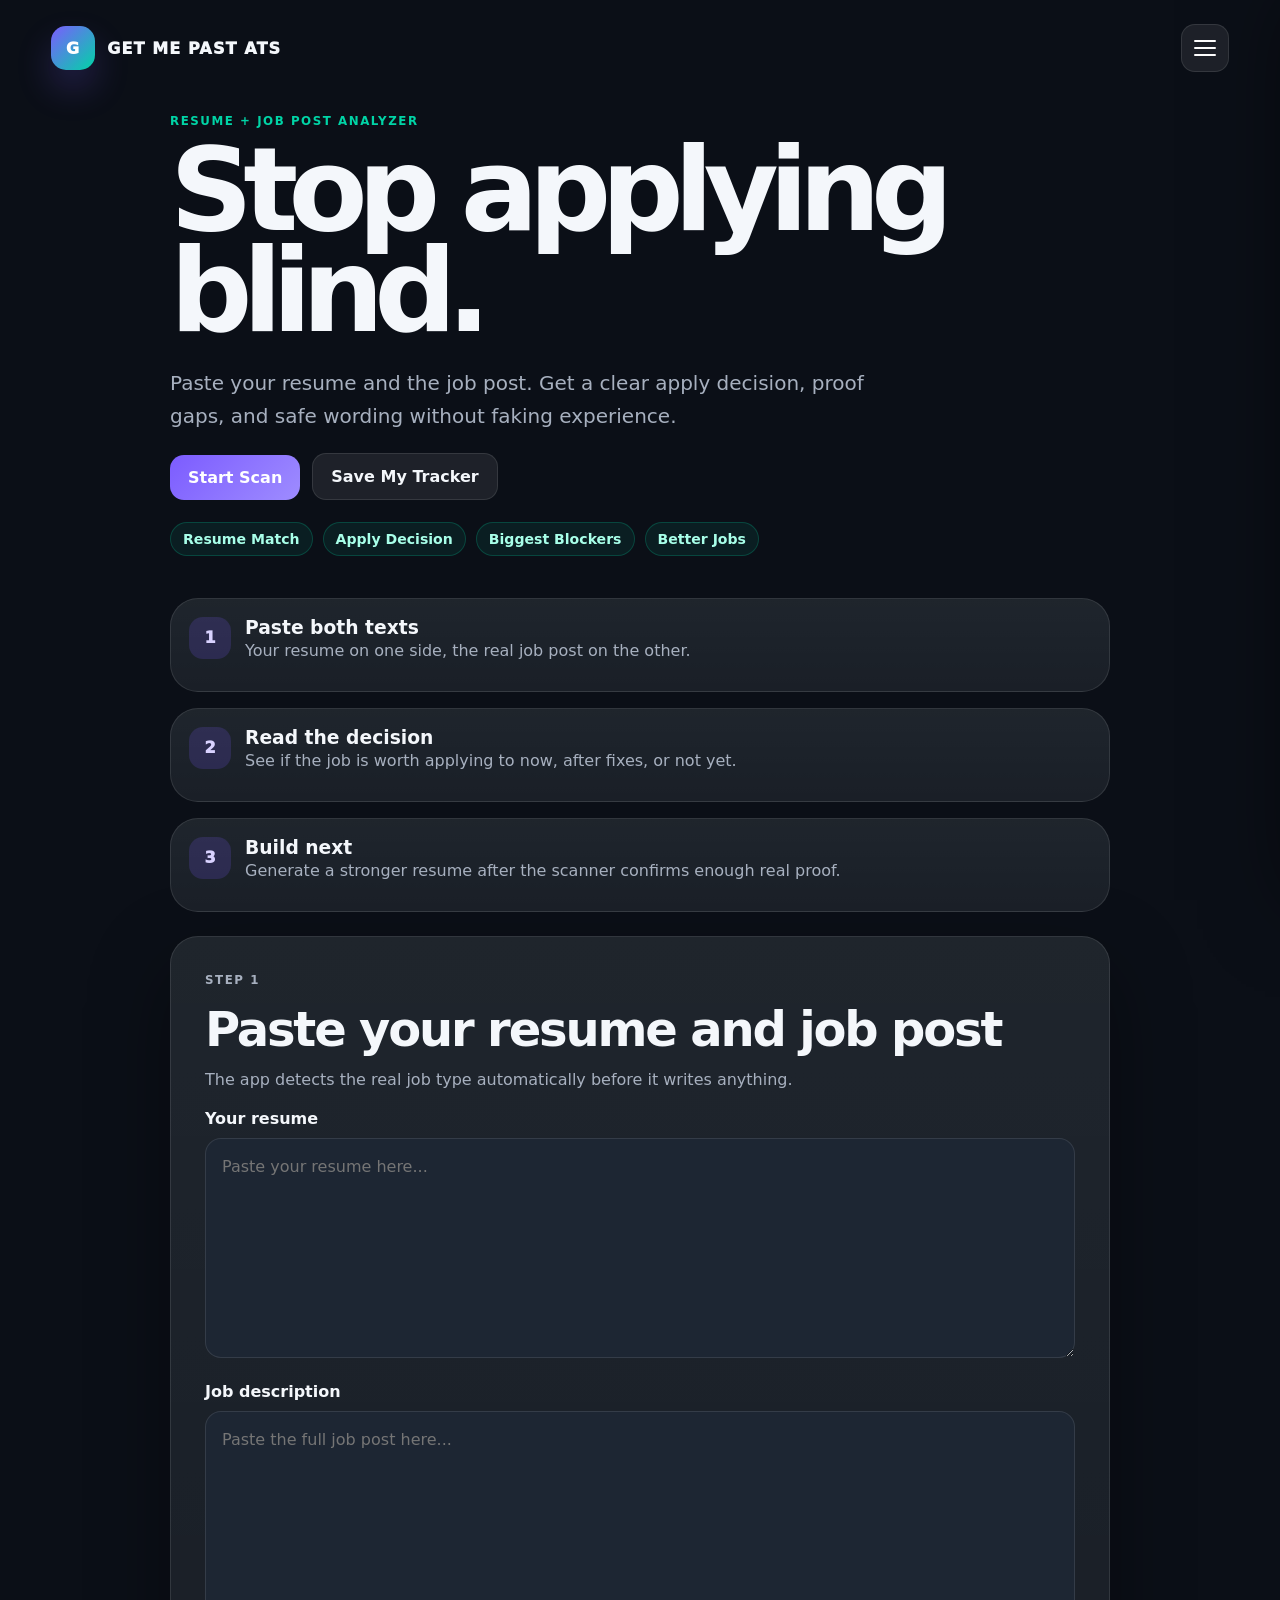
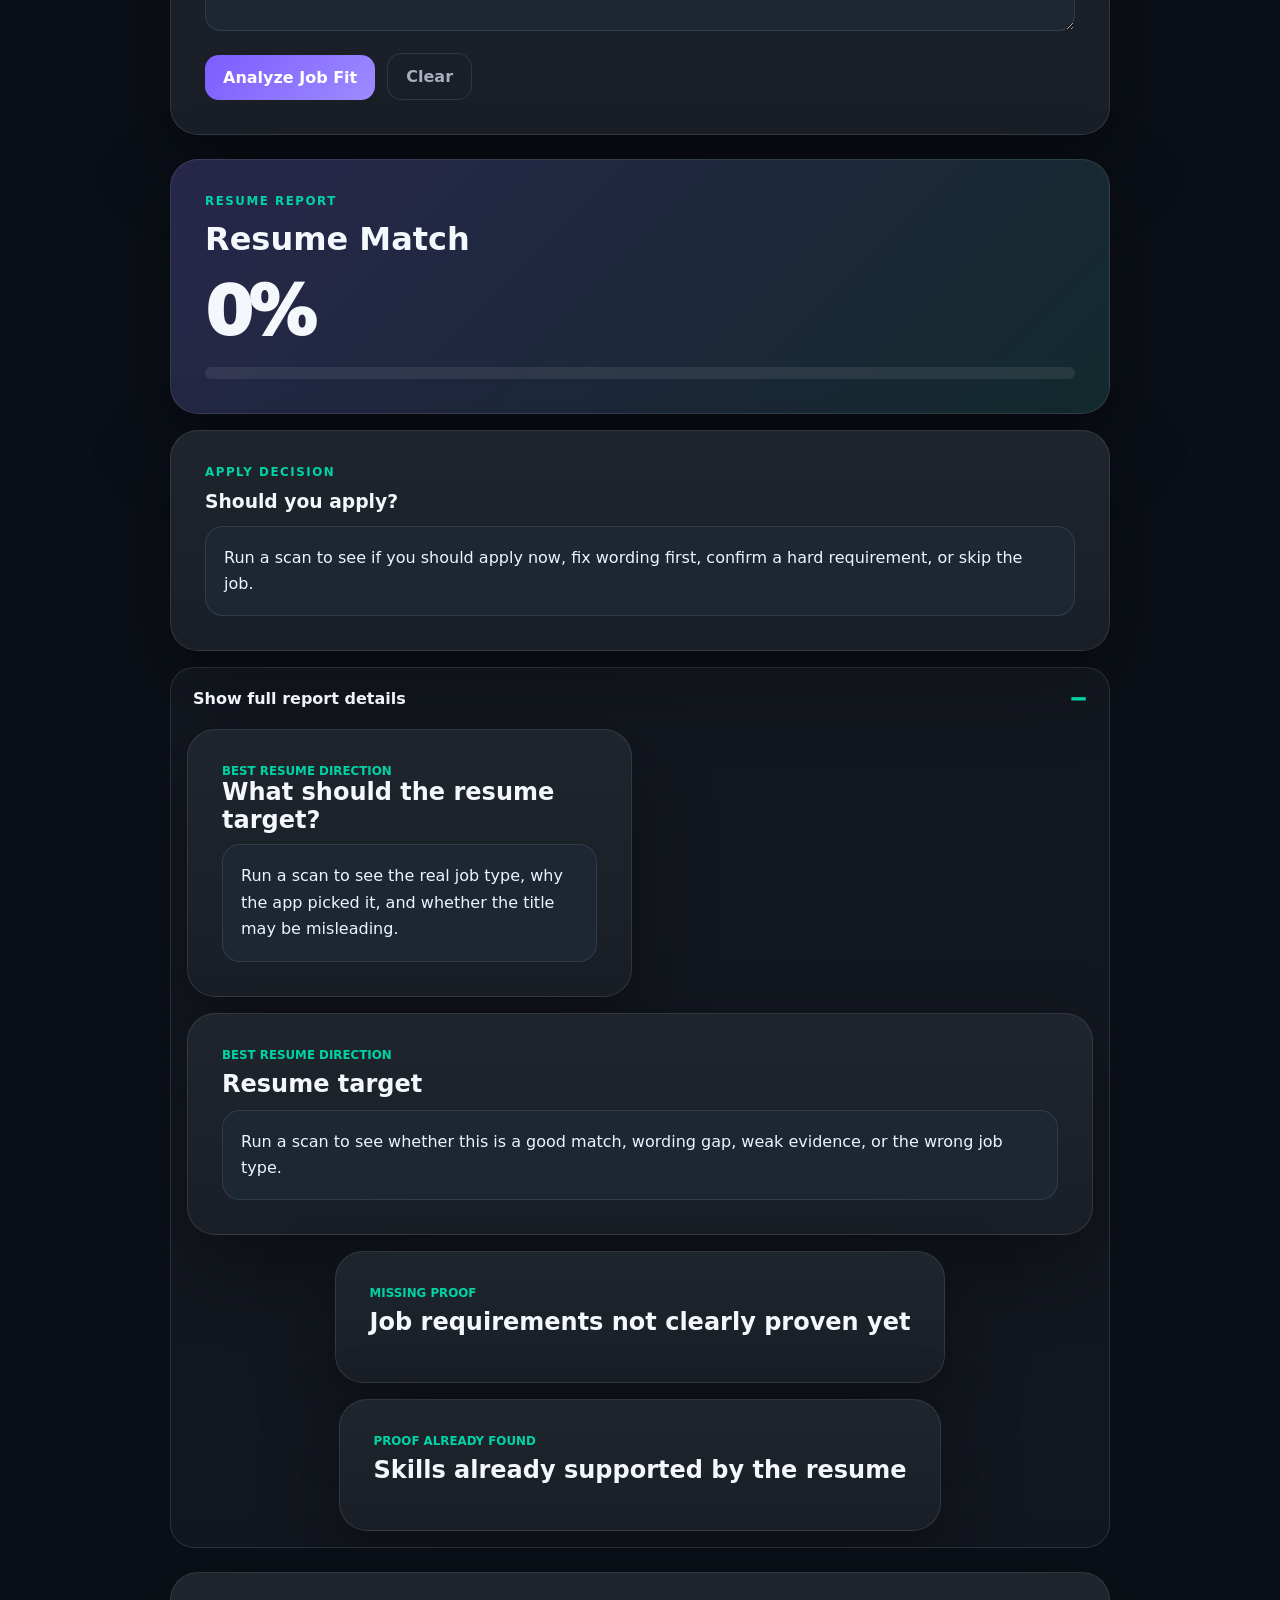
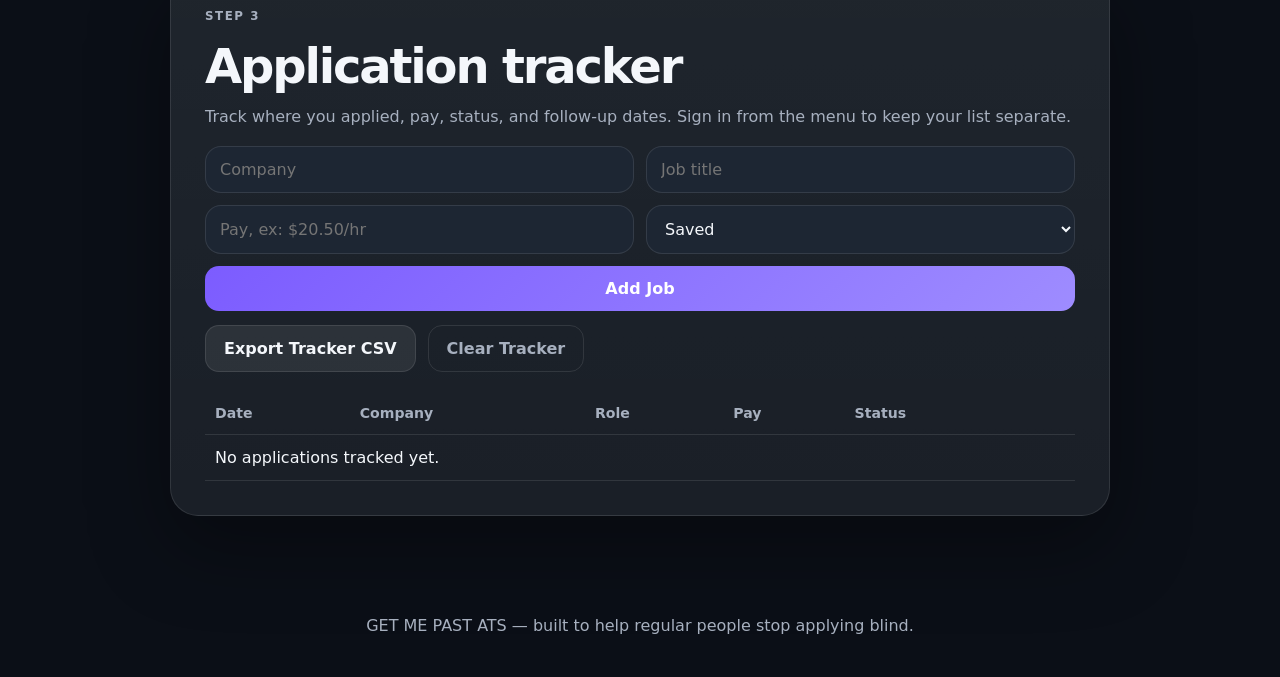
==== commit 72c83176: "Link hiring coach UI polish script" ====
--- a/index.html
+++ b/index.html
@@ -6,7 +6,7 @@
   <meta name="description" content="GET ME PAST ATS helps job seekers compare resumes to job posts, detect hard gates, judge recruiter fit, rank application priority, and track applications." />
   <title>GET ME PAST ATS</title>
   <link rel="stylesheet" href="styles.css?v=all-buttons-v1" />
-  <link rel="stylesheet" href="ui-simplified.css?v=ui-simplification-v1" />
+  <link rel="stylesheet" href="ui-simplified.css?v=ui-simplification-v3" />
 </head>
 <body>
   <header class="hero" id="home">
@@ -129,10 +129,10 @@
           <button class="button secondary" type="button" data-open-account>Save My Tracker</button>
         </div>
         <div class="hero-proof" aria-label="Product highlights">
-          <span>Apply decision</span>
-          <span>ATS + recruiter fit</span>
-          <span>Proof gaps</span>
-          <span>No fake experience</span>
+          <span>Resume Match</span>
+          <span>Apply Decision</span>
+          <span>Biggest Blockers</span>
+          <span>Better Jobs</span>
         </div>
       </div>
     </section>
@@ -157,8 +157,8 @@
       <article class="feature-card">
         <span class="feature-icon">3</span>
         <div>
-          <h3>Copy safe wording</h3>
-          <p>Only use wording that your resume already proves.</p>
+          <h3>Build next</h3>
+          <p>Generate a stronger resume after the scanner confirms enough real proof.</p>
         </div>
       </article>
     </section>
@@ -214,7 +214,7 @@
         <div class="copy-box" id="fitScoreOutput">Run a scan to compare ATS fit, recruiter fit, and missing proof by impact.</div>
       </article>
 
-      <details class="report-details">
+      <details class="report-details" open>
         <summary>Show full report details</summary>
         <div class="report-details-grid">
           <article class="panel">
@@ -334,8 +334,8 @@
   </footer>
 
   <script type="module" src="app.js?v=auto-job-detection-engine-v1"></script>
+  <script src="ui-polish.js?v=hiring-coach-v1"></script>
   <script>
-    // Emergency fallback. If the full scanner fails, do not generate generic resume wording.
     (function () {
       function $(id) { return document.getElementById(id); }
       function openMenu() {
--- a/ui-simplified.css
+++ b/ui-simplified.css
@@ -87,6 +87,15 @@
 
 .score-panel {
   order: -3;
+}
+
+.score-panel h3 {
+  font-size: 0;
+}
+
+.score-panel h3::after {
+  content: "Resume Match";
+  font-size: clamp(1.4rem, 4vw, 2rem);
 }
 
 #applyDecisionOutput,
@@ -149,12 +158,132 @@
   max-width: none;
 }
 
+/* Hide report sections that are no longer part of the simplified flow. */
+.results-grid.report-grid > article:nth-of-type(3),
+.results-grid.report-grid > article:nth-of-type(4),
+.report-details-grid > article:nth-of-type(2),
+.report-details-grid > article:nth-of-type(3),
+.report-details-grid > article:nth-of-type(7) {
+  display: none;
+}
+
+.report-details-grid > article:nth-of-type(1) .eyebrow {
+  font-size: 0;
+}
+
+.report-details-grid > article:nth-of-type(1) .eyebrow::after {
+  content: "Best Resume Direction";
+  font-size: 0.74rem;
+}
+
+.report-details-grid > article:nth-of-type(1) h3 {
+  font-size: 0;
+  margin-bottom: 10px;
+}
+
+.report-details-grid > article:nth-of-type(1) h3::after {
+  content: "What should the resume target?";
+  font-size: clamp(1.25rem, 3vw, 1.5rem);
+}
+
+.report-details-grid > article:nth-of-type(4),
+.report-details-grid > article:nth-of-type(5),
+.report-details-grid > article:nth-of-type(6) {
+  grid-column: 1 / -1;
+}
+
+.report-details-grid > article:nth-of-type(4) .eyebrow,
+.report-details-grid > article:nth-of-type(4) h3 {
+  font-size: 0;
+  margin: 0;
+}
+
+.report-details-grid > article:nth-of-type(4) .eyebrow::after {
+  content: "Best Resume Direction";
+  font-size: 0.74rem;
+}
+
+.report-details-grid > article:nth-of-type(4) h3::after {
+  content: "Resume target";
+  display: block;
+  font-size: clamp(1.25rem, 3vw, 1.5rem);
+  margin: 8px 0 12px;
+}
+
+.report-details-grid > article:nth-of-type(5) .eyebrow,
+.report-details-grid > article:nth-of-type(5) h3 {
+  font-size: 0;
+  margin: 0;
+}
+
+.report-details-grid > article:nth-of-type(5) .eyebrow::after {
+  content: "Missing Proof";
+  font-size: 0.74rem;
+}
+
+.report-details-grid > article:nth-of-type(5) h3::after {
+  content: "Job requirements not clearly proven yet";
+  display: block;
+  font-size: clamp(1.25rem, 3vw, 1.5rem);
+  margin: 8px 0 12px;
+}
+
+.report-details-grid > article:nth-of-type(6) .eyebrow,
+.report-details-grid > article:nth-of-type(6) h3 {
+  font-size: 0;
+  margin: 0;
+}
+
+.report-details-grid > article:nth-of-type(6) .eyebrow::after {
+  content: "Proof Already Found";
+  font-size: 0.74rem;
+}
+
+.report-details-grid > article:nth-of-type(6) h3::after {
+  content: "Skills already supported by the resume";
+  display: block;
+  font-size: clamp(1.25rem, 3vw, 1.5rem);
+  margin: 8px 0 12px;
+}
+
 #rewrite {
   margin-top: 8px;
 }
 
+#rewrite .section-heading h2 {
+  font-size: 0;
+}
+
+#rewrite .section-heading h2::after {
+  content: "Resume Generator";
+  font-size: clamp(1.8rem, 4vw, 3rem);
+}
+
+#rewrite .section-heading p:last-child {
+  font-size: 0;
+}
+
+#rewrite .section-heading p:last-child::after {
+  content: "Next feature: generate the full resume instead of copying separate summary and bullet snippets.";
+  font-size: 1rem;
+}
+
 .rewrite-grid {
-  grid-template-columns: 1fr;
+  display: none;
+}
+
+#rewrite::after {
+  content: "Generate Resume — Coming Next";
+  display: flex;
+  justify-content: center;
+  align-items: center;
+  width: 100%;
+  border-radius: 16px;
+  padding: 16px 18px;
+  background: linear-gradient(135deg, var(--accent), #9e8cff);
+  color: #fff;
+  font-weight: 950;
+  opacity: 0.72;
 }
 
 .tracker-form {
